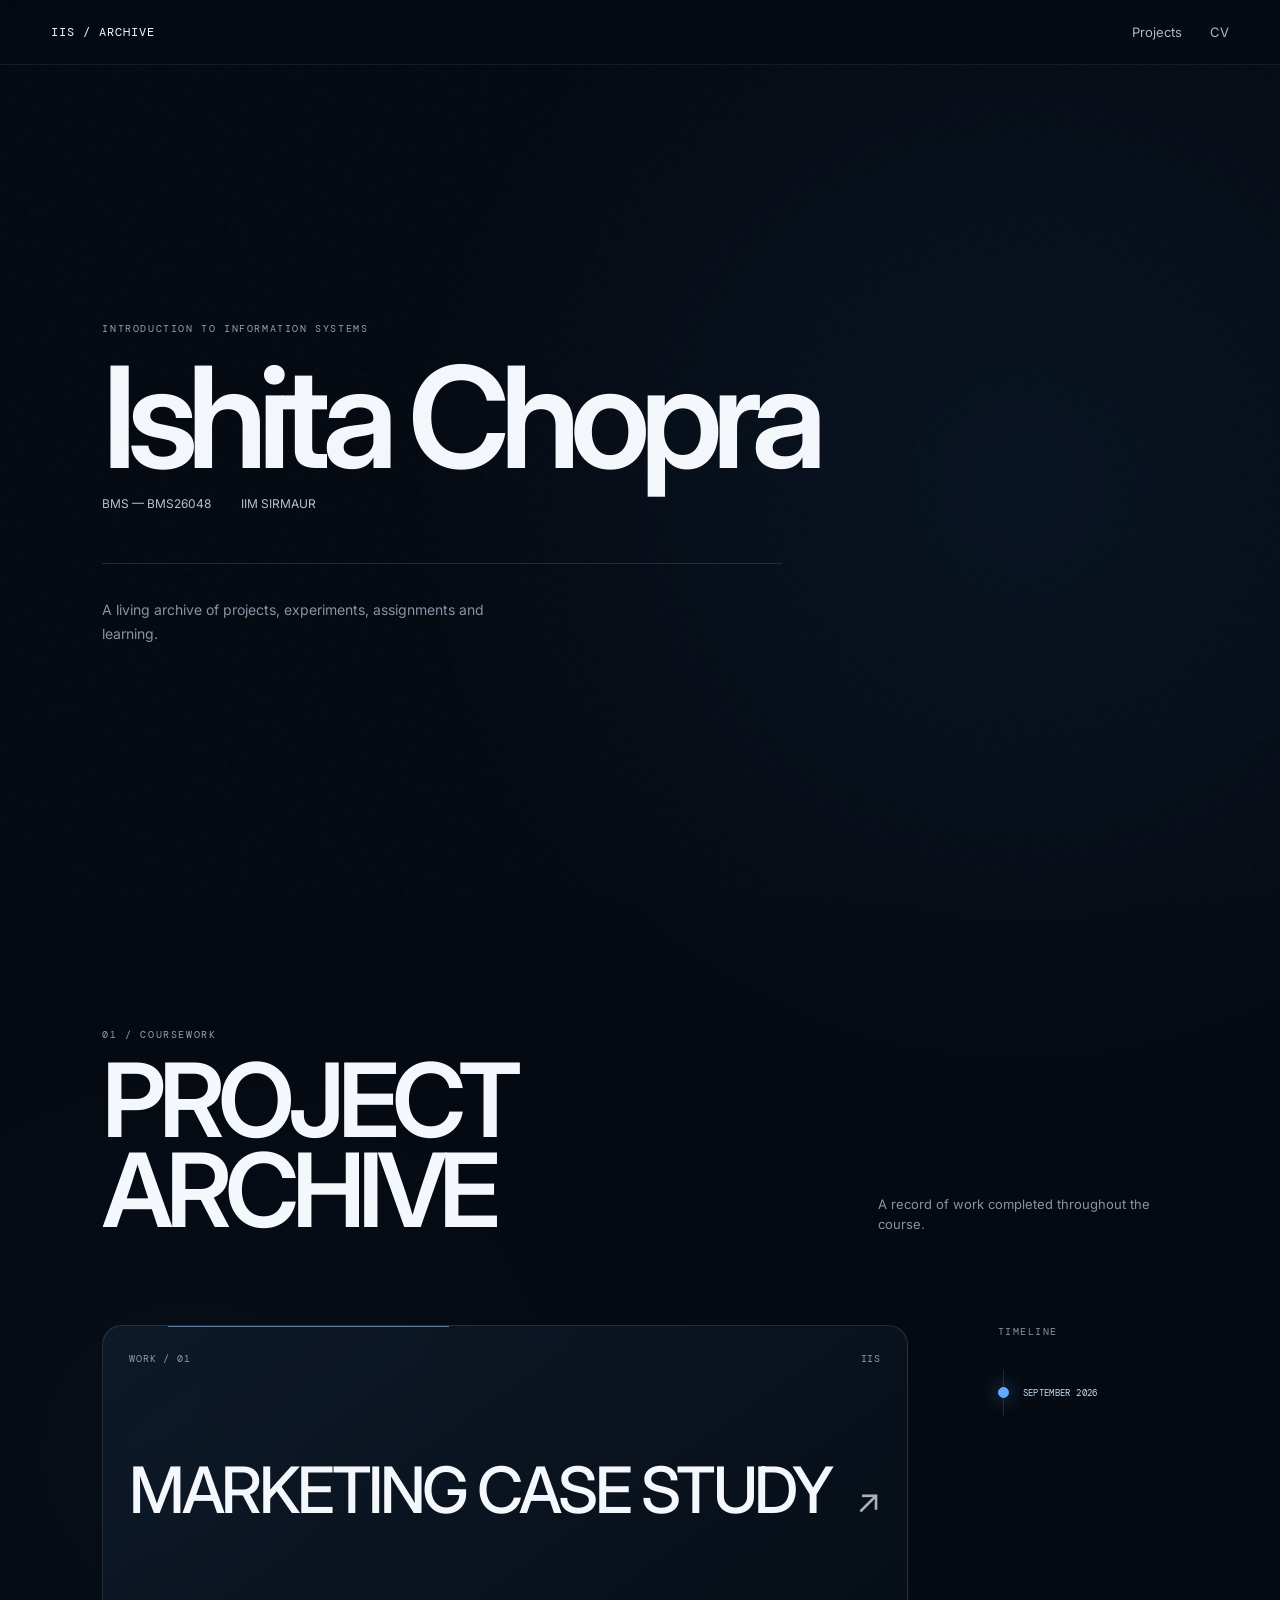
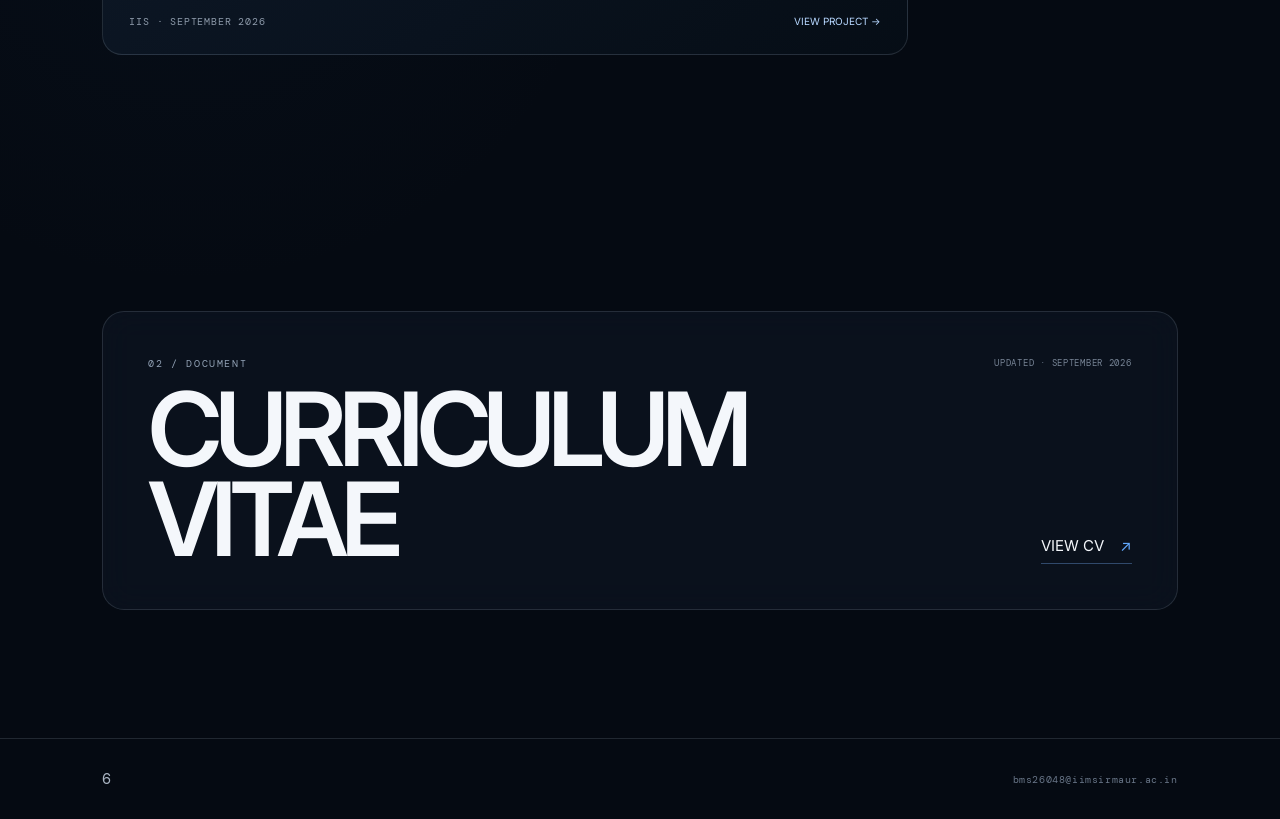
==== index.html @ 895c7665 "Add files via upload" ====
<!doctype html>
<html lang="en">
<head>
  <meta charset="UTF-8" />
  <meta name="viewport" content="width=device-width, initial-scale=1.0" />
  <meta name="theme-color" content="#050a12" />
  <title>Introduction to Information Systems — Academic Archive</title>
  <link rel="preconnect" href="https://fonts.googleapis.com">
  <link rel="preconnect" href="https://fonts.gstatic.com" crossorigin>
  <link href="https://fonts.googleapis.com/css2?family=DM+Mono:wght@400;500&family=Inter:wght@400;500;600;700&display=swap" rel="stylesheet">
  <link rel="stylesheet" href="style.css" />
</head>
<body>
  <div class="noise"></div>
  <header class="topbar">
    <a class="wordmark" href="#top">IIS / ARCHIVE</a>
    <nav>
      <a href="#projects">Projects</a>
      <a href="#cv">CV</a>
    </nav>
  </header>

  <main id="top">
    <section class="hero">
      <div class="eyebrow">INTRODUCTION TO INFORMATION SYSTEMS</div>
      <h1><span>[MY NAME]</span></h1>
      <div class="hero-meta">
        <span>BMS — [MY BMS ID]</span>
        <span>IIM SIRMAUR</span>
      </div>
      <div class="hero-line"></div>
      <p class="hero-note">A living archive of projects, experiments, assignments and learning.</p>
    </section>

    <section class="archive-section" id="projects">
      <div class="section-heading">
        <div>
          <div class="eyebrow">01 / COURSEWORK</div>
          <h2>PROJECT<br>ARCHIVE</h2>
        </div>
        <div class="section-copy">A record of work completed throughout the course.</div>
      </div>

      <div class="archive-layout">
        <div id="project-list" class="project-list"></div>
        <aside class="timeline-wrap">
          <div class="timeline-label">TIMELINE</div>
          <div id="timeline" class="timeline"></div>
        </aside>
      </div>
    </section>

    <section class="cv-section" id="cv">
      <div class="cv-card">
        <div>
          <div class="eyebrow">02 / DOCUMENT</div>
          <h2>CURRICULUM<br>VITAE</h2>
        </div>
        <div class="cv-right">
          <span class="mono">UPDATED · SEPTEMBER 2026</span>
          <a class="arrow-link" href="cv/CV.pdf" target="_blank" rel="noopener">VIEW CV <span>↗</span></a>
        </div>
      </div>
    </section>
  </main>

  <footer>
    <span class="footer-number">6</span>
    <span>[MY SCHOOL EMAIL]</span>
  </footer>

  <script src="data.js"></script>
  <script src="script.js"></script>
</body>
</html>
---- style.css ----
:root {
  --bg: #050a12;
  --bg2: #07101b;
  --text: #f4f7fb;
  --muted: #8793a3;
  --line: rgba(220,235,255,.13);
  --line-strong: rgba(120,180,255,.35);
  --blue: #63aaff;
  --glass: rgba(14,24,37,.58);
}

* { box-sizing: border-box; }
html { scroll-behavior: smooth; }
body {
  margin: 0;
  background:
    radial-gradient(circle at 80% 20%, rgba(32,90,150,.12), transparent 28%),
    radial-gradient(circle at 15% 60%, rgba(26,64,105,.08), transparent 24%),
    var(--bg);
  color: var(--text);
  font-family: Inter, Arial, sans-serif;
  min-height: 100vh;
}
body::before {
  content: "";
  position: fixed;
  inset: 0;
  pointer-events: none;
  background: linear-gradient(rgba(255,255,255,.018) 1px, transparent 1px);
  background-size: 100% 5px;
  opacity: .18;
}
.noise {
  position: fixed; inset: 0; pointer-events: none; z-index: 10; opacity: .035;
  background-image: url("data:image/svg+xml,%3Csvg viewBox='0 0 160 160' xmlns='http://www.w3.org/2000/svg'%3E%3Cfilter id='n'%3E%3CfeTurbulence type='fractalNoise' baseFrequency='.9' numOctaves='3' stitchTiles='stitch'/%3E%3C/filter%3E%3Crect width='100%25' height='100%25' filter='url(%23n)' opacity='.5'/%3E%3C/svg%3E");
}
.topbar {
  position: fixed; top: 0; left: 0; right: 0; z-index: 20;
  display: flex; justify-content: space-between; align-items: center;
  padding: 24px 4vw;
  border-bottom: 1px solid rgba(255,255,255,.07);
  background: rgba(5,10,18,.62);
  backdrop-filter: blur(18px);
}
.topbar a { color: var(--text); text-decoration: none; }
.wordmark, .mono, .eyebrow { font-family: "DM Mono", monospace; letter-spacing: .08em; }
.wordmark { font-size: 12px; }
.topbar nav { display: flex; gap: 28px; font-size: 13px; }
.topbar nav a { color: #aeb8c6; }
.topbar nav a:hover { color: white; }

.hero {
  min-height: 100vh; padding: 19vh 8vw 10vh;
  display: flex; flex-direction: column; justify-content: center;
}
.eyebrow { color: #91a1b4; font-size: 10px; letter-spacing: .16em; }
.hero h1 {
  margin: 22px 0 18px; max-width: 1100px;
  font-size: clamp(64px, 11vw, 170px);
  line-height: .86; letter-spacing: -.075em; font-weight: 600;
}
.hero h1 span { display: block; }
.hero-meta { display: flex; gap: 30px; color: #b6c1cf; font-size: 12px; }
.hero-line { width: min(680px, 70%); height: 1px; background: var(--line); margin: 52px 0 20px; }
.hero-note { max-width: 440px; color: var(--muted); font-size: 14px; line-height: 1.7; }

.archive-section, .cv-section { padding: 10vw 8vw; }
.section-heading {
  display: flex; justify-content: space-between; align-items: end; gap: 40px;
  margin-bottom: 7vw;
}
h2 { margin: 14px 0 0; font-size: clamp(50px, 8vw, 120px); line-height: .88; letter-spacing: -.07em; font-weight: 600; }
.section-copy { max-width: 300px; color: var(--muted); line-height: 1.6; font-size: 13px; }

.archive-layout { display: grid; grid-template-columns: minmax(0, 1fr) 180px; gap: 7vw; }
.project-list { display: flex; flex-direction: column; gap: 20px; }

.project-card {
  position: relative; min-height: 330px; padding: 26px;
  display: flex; flex-direction: column; justify-content: space-between;
  text-decoration: none; color: var(--text);
  background: linear-gradient(145deg, rgba(18,31,48,.72), rgba(7,15,25,.68));
  border: 1px solid var(--line);
  border-radius: 20px; overflow: hidden;
  transition: transform .25s ease, border-color .25s ease, box-shadow .25s ease;
  transform-style: preserve-3d;
}
.project-card:hover {
  border-color: var(--line-strong);
  box-shadow: 0 24px 80px rgba(0,0,0,.32), inset 0 1px 0 rgba(255,255,255,.07);
}
.project-card::after {
  content: ""; position: absolute; inset: 0; pointer-events: none;
  background: radial-gradient(circle at var(--mx,50%) var(--my,50%), rgba(100,170,255,.12), transparent 26%);
  opacity: 0; transition: opacity .25s;
}
.project-card:hover::after { opacity: 1; }
.card-top, .card-bottom { display: flex; justify-content: space-between; gap: 20px; color: #8d9aaa; font-size: 10px; }
.card-middle { display: flex; align-items: end; justify-content: space-between; gap: 20px; position: relative; z-index: 2; }
.card-middle h3 { font-size: clamp(34px, 5vw, 72px); line-height: .94; letter-spacing: -.055em; margin: 0; max-width: 800px; font-weight: 500; }
.card-arrow { font-size: 34px; opacity: .7; }
.view-label { color: #b7d8ff; }
.reflection { position: absolute; width: 35%; height: 1px; background: rgba(150,205,255,.55); top: 0; left: 8%; filter: blur(.5px); }

.timeline-wrap { position: relative; }
.timeline-label { font: 10px "DM Mono", monospace; color: #8793a3; letter-spacing: .15em; margin-bottom: 26px; }
.timeline { position: sticky; top: 110px; display: flex; flex-direction: column; }
.timeline::before {
  content: ""; position: absolute; left: 5px; top: 6px; bottom: 6px;
  width: 1px; background: var(--line);
}
.timeline-point {
  position: relative; display: flex; align-items: center; gap: 14px;
  min-height: 58px; padding-left: 0; color: #667384; text-decoration: none;
  font: 9px "DM Mono", monospace; letter-spacing: .04em;
  transition: color .3s;
}
.timeline-point .dot {
  position: relative; z-index: 2; width: 11px; height: 11px; border-radius: 50%;
  border: 1px solid #546274; background: var(--bg); transition: all .3s;
}
.timeline-point.active { color: #c7ddf5; }
.timeline-point.active .dot {
  border-color: var(--blue); background: var(--blue);
  box-shadow: 0 0 18px rgba(99,170,255,.65);
}

.cv-card {
  display: grid; grid-template-columns: 1fr 1fr; gap: 40px;
  padding: 45px; border: 1px solid var(--line); border-radius: 22px;
  background: var(--glass); backdrop-filter: blur(16px);
}
.cv-right { display: flex; flex-direction: column; justify-content: space-between; align-items: end; }
.cv-right .mono { color: #788596; font-size: 9px; }
.arrow-link { color: var(--text); text-decoration: none; font-size: 15px; border-bottom: 1px solid var(--line-strong); padding-bottom: 8px; }
.arrow-link span { color: var(--blue); margin-left: 12px; }

.project-page { padding-top: 120px; }
.project-hero { padding: 9vw 8vw 7vw; border-bottom: 1px solid var(--line); }
.back-link { color: #8e9aaa; text-decoration: none; font: 10px "DM Mono", monospace; letter-spacing: .1em; }
.project-index { color: #718093; margin-top: 12vw; font-size: 11px; }
.project-hero h1 { max-width: 1100px; font-size: clamp(54px, 10vw, 150px); line-height: .88; letter-spacing: -.07em; font-weight: 600; margin: 18px 0; }
.project-meta { display: flex; gap: 12px; color: #9aa6b6; font: 11px "DM Mono", monospace; }
.project-content { max-width: 1000px; margin: 0 auto; padding: 8vw 7vw; }
.content-block { padding: 55px 0; border-bottom: 1px solid var(--line); }
.content-block p, .content-block li { color: #c0c8d3; font-size: 17px; line-height: 1.8; }
.content-block p { max-width: 760px; }
.content-block ul { margin: 28px 0 0; padding-left: 20px; max-width: 760px; }
.files-block { border-bottom: 0; }
.file-list { margin-top: 25px; display: flex; flex-direction: column; }
.file-list a {
  display: flex; justify-content: space-between; padding: 20px 0;
  border-bottom: 1px solid var(--line); color: white; text-decoration: none;
  font-size: 13px;
}
.file-list a:hover { color: var(--blue); }
.project-nav {
  border-top: 1px solid var(--line); border-bottom: 1px solid var(--line);
  display: grid; grid-template-columns: 1fr 1fr;
}
.project-nav a { padding: 35px 8vw; color: white; text-decoration: none; min-height: 120px; }
.project-nav a + a { border-left: 1px solid var(--line); text-align: right; }
.project-nav span { display: block; color: #748194; font-size: 9px; margin-bottom: 12px; }
.project-nav strong { font-size: 17px; font-weight: 500; }

footer {
  display: flex; justify-content: space-between; align-items: center;
  padding: 30px 8vw; color: #687587; font: 10px "DM Mono", monospace;
  letter-spacing: .06em; border-top: 1px solid var(--line);
}
.footer-number { color: #aab5c3; font-size: 15px; }
.missing { padding: 25vh 8vw; }
.missing a { color: white; }

.reveal { opacity: 0; transform: translateY(25px); }
.reveal.visible { opacity: 1; transform: translateY(0); transition: opacity .7s ease, transform .7s ease; }

@media (max-width: 800px) {
  .topbar { padding: 19px 5vw; }
  .hero { padding: 18vh 5vw 9vh; min-height: 88vh; }
  .hero h1 { font-size: clamp(52px, 15vw, 100px); }
  .hero-meta { flex-direction: column; gap: 8px; }
  .archive-section, .cv-section { padding: 18vw 5vw; }
  .section-heading { flex-direction: column; align-items: start; }
  .archive-layout { display: block; }
  .timeline-wrap { margin-top: 35px; }
  .timeline { position: relative; top: auto; display: grid; grid-template-columns: repeat(2, 1fr); }
  .timeline::before { display: none; }
  .timeline-point { min-height: 42px; }
  .project-card { min-height: 300px; padding: 20px; }
  .card-middle h3 { font-size: 38px; }
  .card-bottom { flex-direction: column; gap: 8px; }
  .cv-card { grid-template-columns: 1fr; padding: 28px; }
  .cv-right { align-items: start; gap: 45px; }
  .project-hero { padding: 8vw 5vw 16vw; }
  .project-index { margin-top: 30vw; }
  .project-content { padding: 12vw 7vw; }
  .content-block { padding: 40px 0; }
  .content-block p, .content-block li { font-size: 15px; }
  .project-nav { grid-template-columns: 1fr; }
  .project-nav a + a { border-left: 0; border-top: 1px solid var(--line); text-align: left; }
  footer { padding: 25px 5vw; }
}
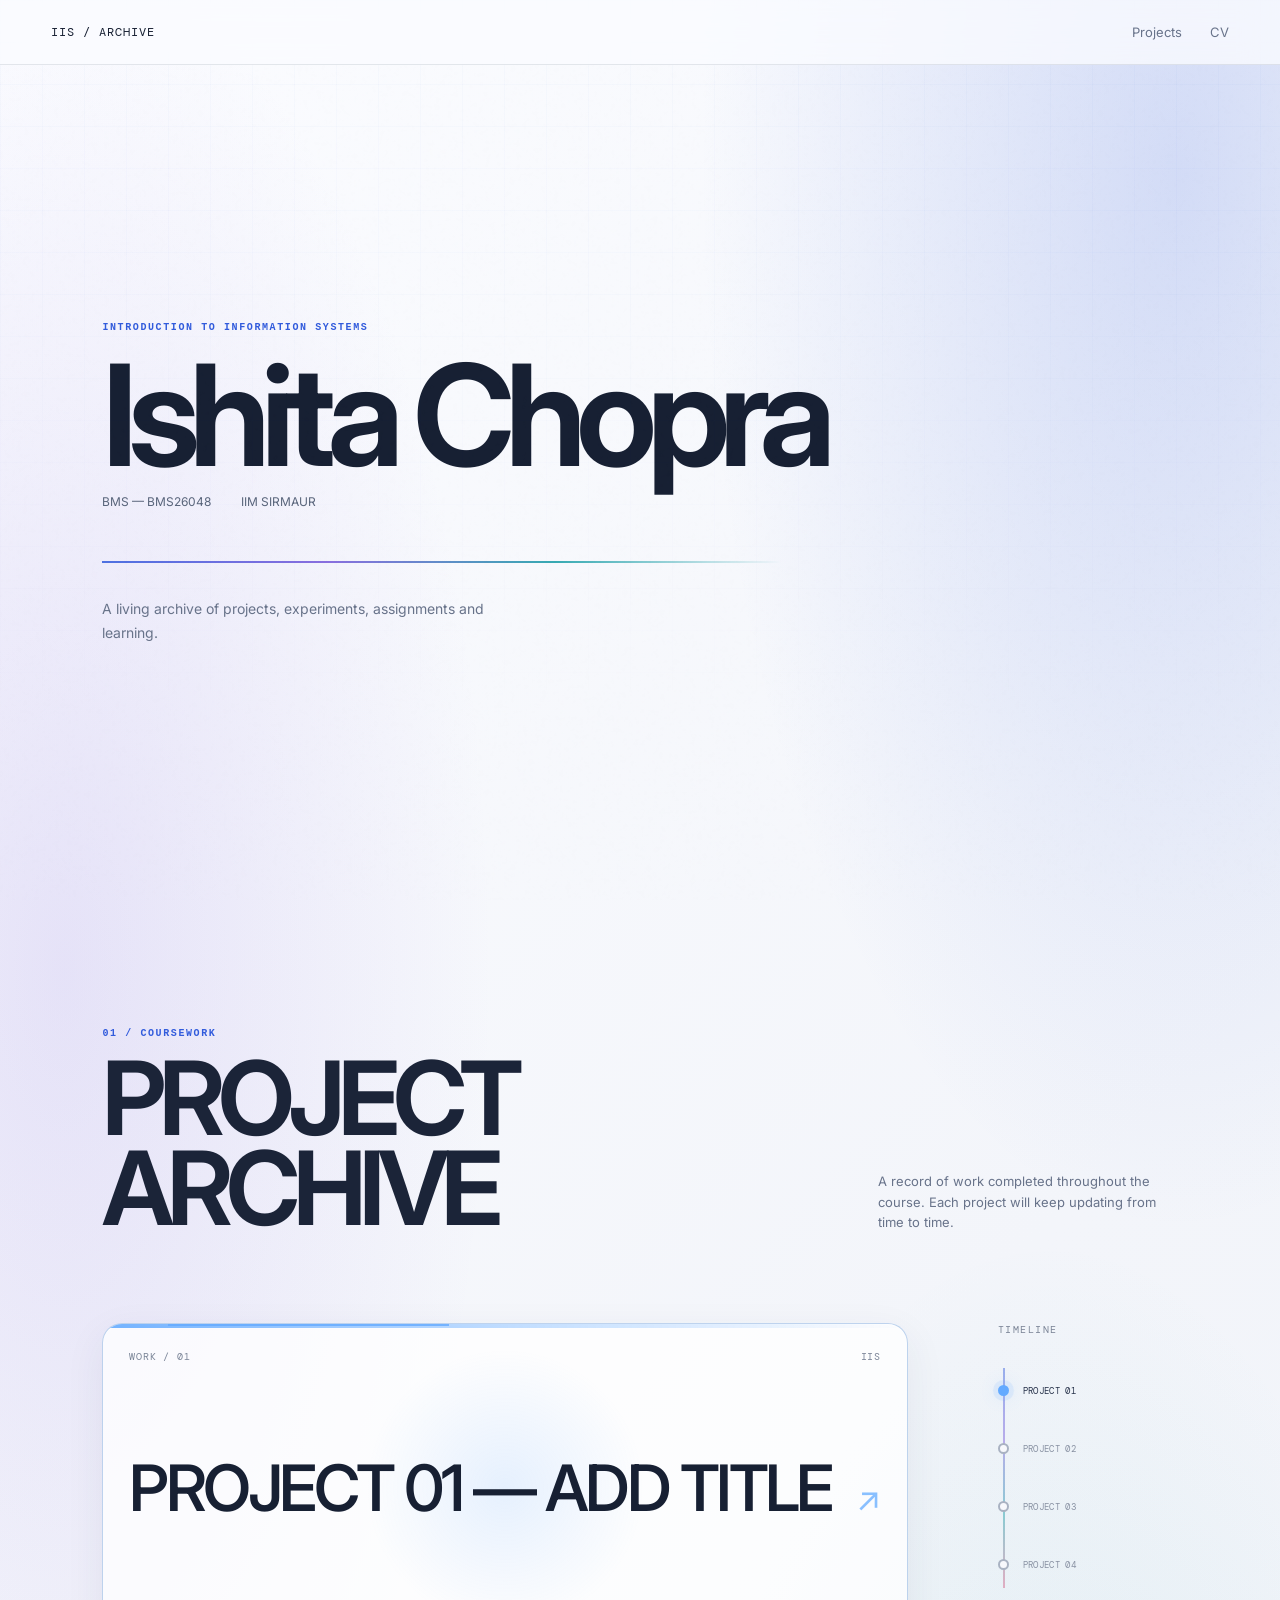
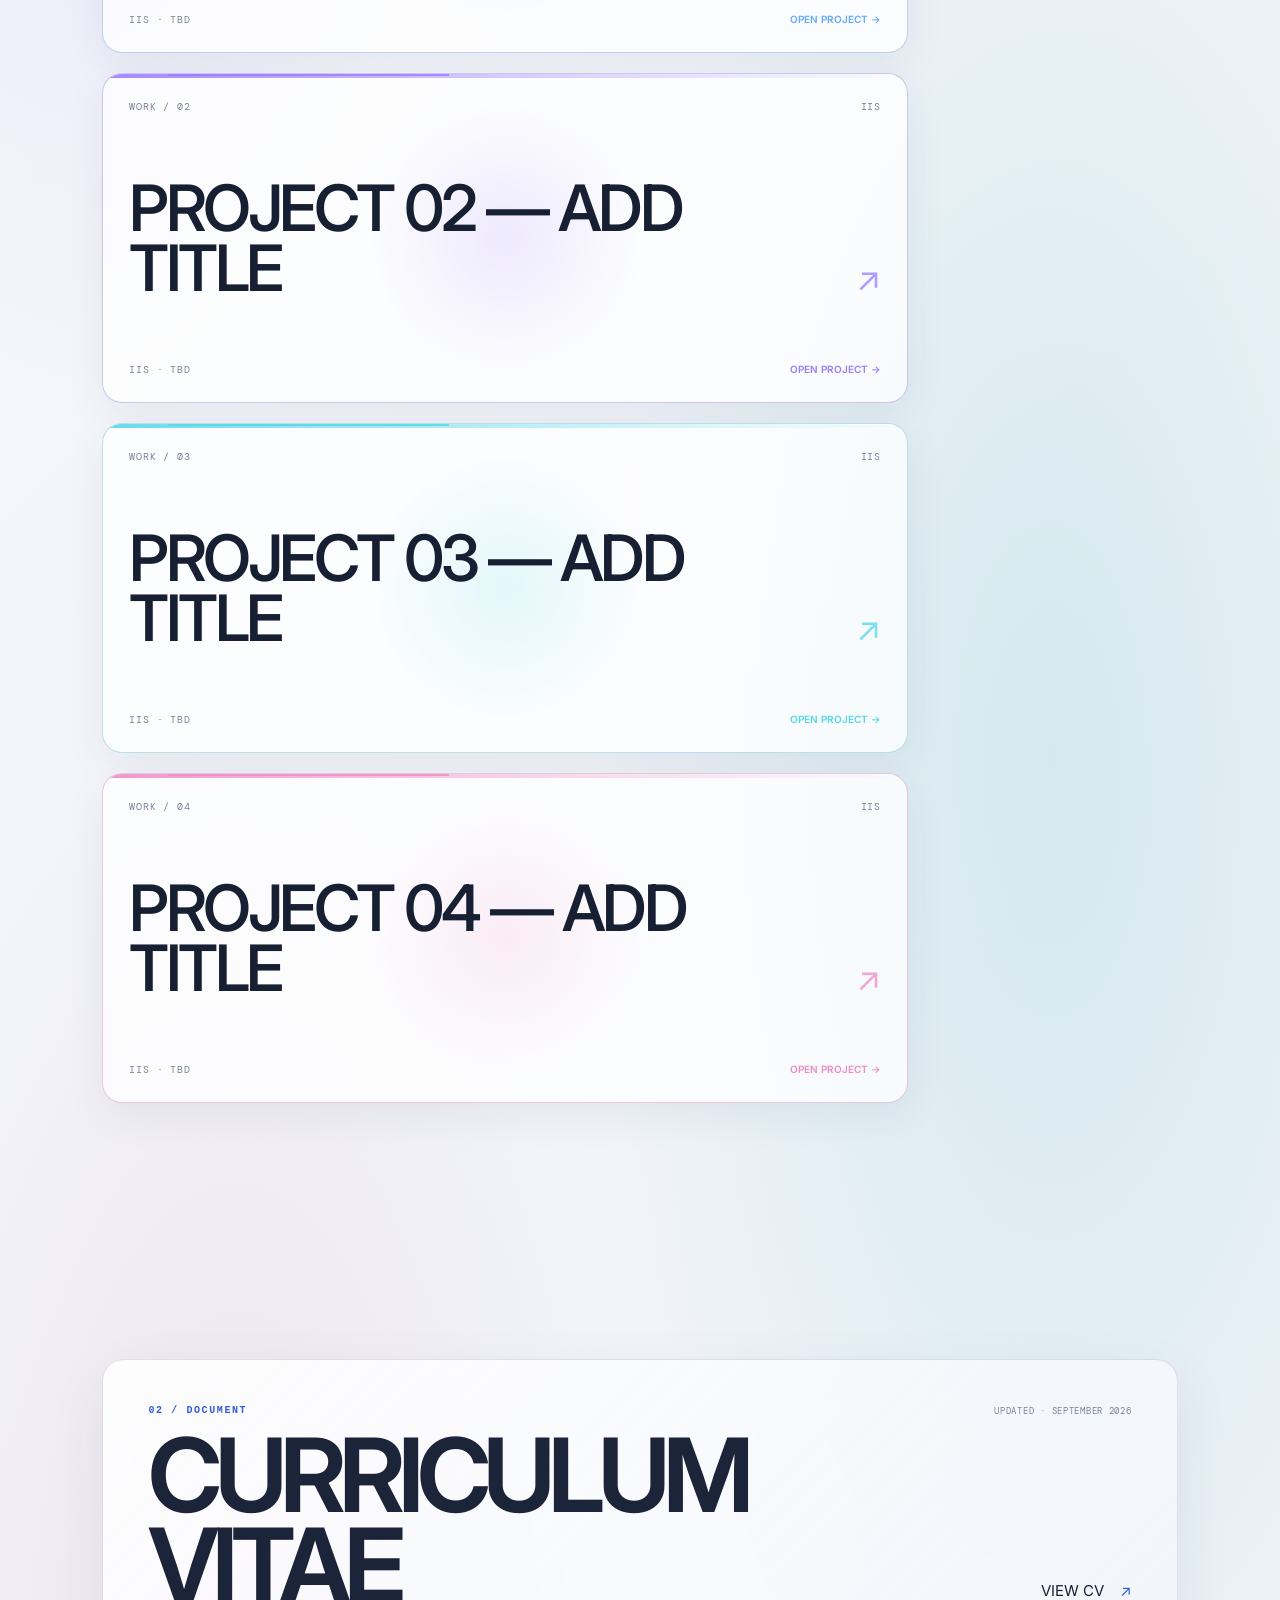
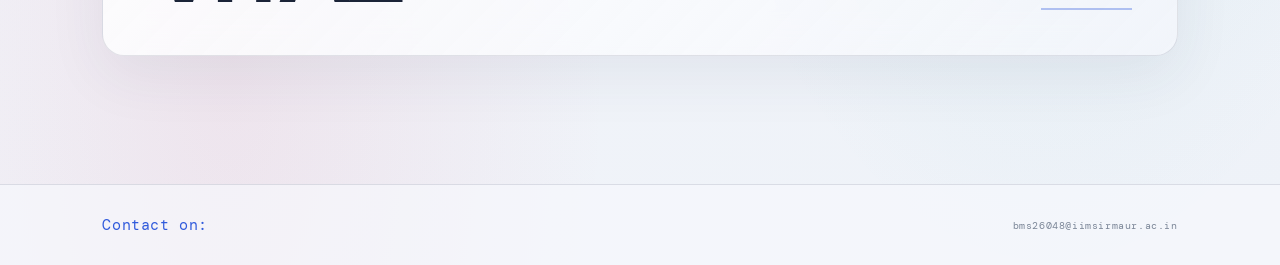
==== commit 3f33e807: "Update index.html" ====
--- a/index.html
+++ b/index.html
@@ -38,7 +38,7 @@
           <div class="eyebrow">01 / COURSEWORK</div>
           <h2>PROJECT<br>ARCHIVE</h2>
         </div>
-        <div class="section-copy">A record of work completed throughout the course.</div>
+        <div class="section-copy">A record of work completed throughout the course. Each project will keep updating from time to time.</div>
       </div>
 
       <div class="archive-layout">
@@ -65,11 +65,11 @@
   </main>
 
   <footer>
-    <span class="footer-number">6</span>
+    <span class="footer-number">Contact on: </span>
     <span>[MY SCHOOL EMAIL]</span>
   </footer>
 
   <script src="data.js"></script>
   <script src="script.js"></script>
 </body>
-</html>+</html>
--- a/style.css
+++ b/style.css
@@ -1,203 +1,997 @@
 :root {
-  --bg: #050a12;
-  --bg2: #07101b;
-  --text: #f4f7fb;
-  --muted: #8793a3;
-  --line: rgba(220,235,255,.13);
-  --line-strong: rgba(120,180,255,.35);
-  --blue: #63aaff;
-  --glass: rgba(14,24,37,.58);
-}
-
-* { box-sizing: border-box; }
-html { scroll-behavior: smooth; }
+  --bg: #f7f8fc;
+  --bg2: #eef2f8;
+  --text: #172033;
+  --muted: #68738a;
+  --line: rgba(24, 38, 65, 0.12);
+  --line-strong: rgba(46, 91, 210, 0.35);
+
+  --blue: #315bdc;
+  --violet: #7657d9;
+  --cyan: #159ca5;
+  --pink: #d65b82;
+  --gold: #c18b2f;
+
+  --glass: rgba(255, 255, 255, 0.72);
+}
+
+* {
+  box-sizing: border-box;
+}
+
+html {
+  scroll-behavior: smooth;
+}
+
 body {
   margin: 0;
-  background:
-    radial-gradient(circle at 80% 20%, rgba(32,90,150,.12), transparent 28%),
-    radial-gradient(circle at 15% 60%, rgba(26,64,105,.08), transparent 24%),
-    var(--bg);
   color: var(--text);
   font-family: Inter, Arial, sans-serif;
   min-height: 100vh;
-}
+
+  background:
+    radial-gradient(
+      ellipse 55% 45% at 92% 5%,
+      rgba(49, 91, 220, 0.18),
+      transparent 68%
+    ),
+    radial-gradient(
+      ellipse 48% 42% at 5% 28%,
+      rgba(118, 87, 217, 0.14),
+      transparent 70%
+    ),
+    radial-gradient(
+      ellipse 50% 45% at 82% 68%,
+      rgba(21, 156, 165, 0.13),
+      transparent 72%
+    ),
+    radial-gradient(
+      ellipse 42% 38% at 18% 94%,
+      rgba(214, 91, 130, 0.10),
+      transparent 70%
+    ),
+    linear-gradient(
+      135deg,
+      #fbfcff 0%,
+      #f3f5fa 48%,
+      #eef2f8 100%
+    );
+}
+
+/* subtle academic grid */
 body::before {
   content: "";
   position: fixed;
   inset: 0;
   pointer-events: none;
-  background: linear-gradient(rgba(255,255,255,.018) 1px, transparent 1px);
-  background-size: 100% 5px;
-  opacity: .18;
-}
+
+  background:
+    linear-gradient(
+      rgba(49, 91, 220, 0.035) 1px,
+      transparent 1px
+    ),
+    linear-gradient(
+      90deg,
+      rgba(49, 91, 220, 0.035) 1px,
+      transparent 1px
+    );
+
+  background-size: 100% 42px, 42px 100%;
+  mask-image: linear-gradient(
+    to bottom,
+    black,
+    transparent 92%
+  );
+
+  opacity: 0.7;
+}
+
 .noise {
-  position: fixed; inset: 0; pointer-events: none; z-index: 10; opacity: .035;
+  position: fixed;
+  inset: 0;
+  pointer-events: none;
+  z-index: 10;
+  opacity: 0.018;
+
   background-image: url("data:image/svg+xml,%3Csvg viewBox='0 0 160 160' xmlns='http://www.w3.org/2000/svg'%3E%3Cfilter id='n'%3E%3CfeTurbulence type='fractalNoise' baseFrequency='.9' numOctaves='3' stitchTiles='stitch'/%3E%3C/filter%3E%3Crect width='100%25' height='100%25' filter='url(%23n)' opacity='.5'/%3E%3C/svg%3E");
 }
+
+/* NAVIGATION */
+
 .topbar {
-  position: fixed; top: 0; left: 0; right: 0; z-index: 20;
-  display: flex; justify-content: space-between; align-items: center;
+  position: fixed;
+  top: 0;
+  left: 0;
+  right: 0;
+  z-index: 20;
+
+  display: flex;
+  justify-content: space-between;
+  align-items: center;
+
   padding: 24px 4vw;
-  border-bottom: 1px solid rgba(255,255,255,.07);
-  background: rgba(5,10,18,.62);
+
+  border-bottom: 1px solid rgba(24, 38, 65, 0.1);
+
+  background: rgba(250, 251, 255, 0.78);
   backdrop-filter: blur(18px);
 }
-.topbar a { color: var(--text); text-decoration: none; }
-.wordmark, .mono, .eyebrow { font-family: "DM Mono", monospace; letter-spacing: .08em; }
-.wordmark { font-size: 12px; }
-.topbar nav { display: flex; gap: 28px; font-size: 13px; }
-.topbar nav a { color: #aeb8c6; }
-.topbar nav a:hover { color: white; }
+
+.topbar a {
+  color: var(--text);
+  text-decoration: none;
+}
+
+.wordmark,
+.mono,
+.eyebrow {
+  font-family: "DM Mono", monospace;
+  letter-spacing: 0.08em;
+}
+
+.wordmark {
+  font-size: 12px;
+  color: #24304a;
+}
+
+.topbar nav {
+  display: flex;
+  gap: 28px;
+  font-size: 13px;
+}
+
+.topbar nav a {
+  color: #68738a;
+  transition: color 0.2s ease;
+}
+
+.topbar nav a:hover {
+  color: var(--blue);
+}
+
+/* HERO */
 
 .hero {
-  min-height: 100vh; padding: 19vh 8vw 10vh;
-  display: flex; flex-direction: column; justify-content: center;
-}
-.eyebrow { color: #91a1b4; font-size: 10px; letter-spacing: .16em; }
+  min-height: 100vh;
+  padding: 19vh 8vw 10vh;
+
+  display: flex;
+  flex-direction: column;
+  justify-content: center;
+}
+
+.eyebrow {
+  color: var(--blue);
+  font-size: 10px;
+  letter-spacing: 0.16em;
+  font-weight: 600;
+}
+
 .hero h1 {
-  margin: 22px 0 18px; max-width: 1100px;
+  margin: 22px 0 18px;
+  max-width: 1100px;
+
   font-size: clamp(64px, 11vw, 170px);
-  line-height: .86; letter-spacing: -.075em; font-weight: 600;
-}
-.hero h1 span { display: block; }
-.hero-meta { display: flex; gap: 30px; color: #b6c1cf; font-size: 12px; }
-.hero-line { width: min(680px, 70%); height: 1px; background: var(--line); margin: 52px 0 20px; }
-.hero-note { max-width: 440px; color: var(--muted); font-size: 14px; line-height: 1.7; }
-
-.archive-section, .cv-section { padding: 10vw 8vw; }
+  line-height: 0.86;
+  letter-spacing: -0.075em;
+  font-weight: 650;
+
+  color: #172033;
+}
+
+.hero h1 span {
+  display: block;
+}
+
+.hero-meta {
+  display: flex;
+  gap: 30px;
+
+  color: #59657b;
+  font-size: 12px;
+}
+
+.hero-line {
+  width: min(680px, 70%);
+  height: 2px;
+
+  background: linear-gradient(
+    90deg,
+    var(--blue),
+    var(--violet),
+    var(--cyan),
+    transparent
+  );
+
+  margin: 52px 0 20px;
+  opacity: 0.85;
+}
+
+.hero-note {
+  max-width: 440px;
+  color: var(--muted);
+
+  font-size: 14px;
+  line-height: 1.7;
+}
+
+/* SECTIONS */
+
+.archive-section,
+.cv-section {
+  padding: 10vw 8vw;
+}
+
 .section-heading {
-  display: flex; justify-content: space-between; align-items: end; gap: 40px;
+  display: flex;
+  justify-content: space-between;
+  align-items: end;
+  gap: 40px;
+
   margin-bottom: 7vw;
 }
-h2 { margin: 14px 0 0; font-size: clamp(50px, 8vw, 120px); line-height: .88; letter-spacing: -.07em; font-weight: 600; }
-.section-copy { max-width: 300px; color: var(--muted); line-height: 1.6; font-size: 13px; }
-
-.archive-layout { display: grid; grid-template-columns: minmax(0, 1fr) 180px; gap: 7vw; }
-.project-list { display: flex; flex-direction: column; gap: 20px; }
+
+h2 {
+  margin: 14px 0 0;
+
+  font-size: clamp(50px, 8vw, 120px);
+  line-height: 0.88;
+  letter-spacing: -0.07em;
+  font-weight: 650;
+
+  color: #1b2438;
+}
+
+.section-copy {
+  max-width: 300px;
+
+  color: var(--muted);
+  line-height: 1.6;
+  font-size: 13px;
+}
+
+/* ARCHIVE */
+
+.archive-layout {
+  display: grid;
+  grid-template-columns: minmax(0, 1fr) 180px;
+  gap: 7vw;
+}
+
+.project-list {
+  display: flex;
+  flex-direction: column;
+  gap: 20px;
+}
+
+/* PROJECT CARDS */
 
 .project-card {
-  position: relative; min-height: 330px; padding: 26px;
-  display: flex; flex-direction: column; justify-content: space-between;
-  text-decoration: none; color: var(--text);
-  background: linear-gradient(145deg, rgba(18,31,48,.72), rgba(7,15,25,.68));
+  position: relative;
+
+  min-height: 330px;
+  padding: 26px;
+
+  display: flex;
+  flex-direction: column;
+  justify-content: space-between;
+
+  text-decoration: none;
+  color: var(--text);
+
+  background:
+    radial-gradient(
+      circle at var(--mx, 50%) var(--my, 50%),
+      color-mix(
+        in srgb,
+        var(--accent) 15%,
+        transparent
+      ),
+      transparent 32%
+    ),
+    rgba(255, 255, 255, 0.76);
+
+  border: 1px solid
+    color-mix(
+      in srgb,
+      var(--accent) 28%,
+      rgba(24, 38, 65, 0.12)
+    );
+
+  border-radius: 20px;
+
+  overflow: hidden;
+
+  box-shadow:
+    0 12px 40px rgba(37, 53, 82, 0.07),
+    inset 0 1px 0 rgba(255, 255, 255, 0.9);
+
+  transition:
+    transform 0.25s ease,
+    border-color 0.25s ease,
+    box-shadow 0.25s ease;
+
+  transform-style: preserve-3d;
+}
+
+.project-card:hover {
+  border-color: color-mix(
+    in srgb,
+    var(--accent) 65%,
+    white 20%
+  );
+
+  box-shadow:
+    0 25px 65px
+      color-mix(
+        in srgb,
+        var(--accent) 13%,
+        transparent
+      ),
+    inset 0 1px 0 rgba(255, 255, 255, 1);
+}
+
+.project-card::before {
+  content: "";
+
+  position: absolute;
+  top: 0;
+  left: 0;
+  right: 0;
+
+  height: 4px;
+
+  background: linear-gradient(
+    90deg,
+    var(--accent),
+    color-mix(
+      in srgb,
+      var(--accent) 45%,
+      white
+    ),
+    transparent
+  );
+
+  opacity: 0.9;
+}
+
+.project-card::after {
+  content: "";
+
+  position: absolute;
+  inset: 0;
+
+  pointer-events: none;
+
+  background:
+    radial-gradient(
+      circle at var(--mx, 50%) var(--my, 50%),
+      color-mix(
+        in srgb,
+        var(--accent) 15%,
+        transparent
+      ),
+      transparent 28%
+    );
+
+  opacity: 0;
+
+  transition: opacity 0.25s;
+}
+
+.project-card:hover::after {
+  opacity: 1;
+}
+
+.card-top,
+.card-bottom {
+  display: flex;
+  justify-content: space-between;
+  gap: 20px;
+
+  color: #7a8497;
+  font-size: 10px;
+}
+
+.card-middle {
+  display: flex;
+  align-items: end;
+  justify-content: space-between;
+  gap: 20px;
+
+  position: relative;
+  z-index: 2;
+}
+
+.card-middle h3 {
+  font-size: clamp(34px, 5vw, 72px);
+  line-height: 0.94;
+  letter-spacing: -0.055em;
+
+  margin: 0;
+  max-width: 800px;
+
+  font-weight: 550;
+}
+
+.card-arrow {
+  font-size: 34px;
+
+  color: var(--accent);
+
+  opacity: 0.75;
+}
+
+.view-label {
+  color: var(--accent);
+  font-weight: 600;
+}
+
+.reflection {
+  position: absolute;
+
+  width: 35%;
+  height: 2px;
+
+  background: var(--accent);
+
+  top: 0;
+  left: 8%;
+
+  filter: blur(0.5px);
+  opacity: 0.8;
+}
+
+/* TIMELINE */
+
+.timeline-wrap {
+  position: relative;
+}
+
+.timeline-label {
+  font:
+    10px "DM Mono",
+    monospace;
+
+  color: #7b8496;
+
+  letter-spacing: 0.15em;
+
+  margin-bottom: 26px;
+}
+
+.timeline {
+  position: sticky;
+  top: 110px;
+
+  display: flex;
+  flex-direction: column;
+}
+
+.timeline::before {
+  content: "";
+
+  position: absolute;
+
+  left: 5px;
+  top: 6px;
+  bottom: 6px;
+
+  width: 2px;
+
+  background: linear-gradient(
+    to bottom,
+    var(--blue),
+    var(--violet),
+    var(--cyan),
+    var(--pink)
+  );
+
+  opacity: 0.45;
+}
+
+.timeline-point {
+  position: relative;
+
+  display: flex;
+  align-items: center;
+  gap: 14px;
+
+  min-height: 58px;
+
+  color: #8992a3;
+
+  text-decoration: none;
+
+  font:
+    9px "DM Mono",
+    monospace;
+
+  letter-spacing: 0.04em;
+
+  transition:
+    color 0.3s,
+    transform 0.3s;
+}
+
+.timeline-point .dot {
+  position: relative;
+  z-index: 2;
+
+  width: 11px;
+  height: 11px;
+
+  border-radius: 50%;
+
+  border: 2px solid #a9b2c2;
+
+  background: #f7f8fc;
+
+  transition: all 0.3s;
+}
+
+.timeline-point.active {
+  color: #27324a;
+}
+
+.timeline-point.passed {
+  color: #667188;
+}
+
+.timeline-point.active .dot {
+  border-color: var(--accent);
+
+  background: var(--accent);
+
+  box-shadow:
+    0 0 0 5px
+      color-mix(
+        in srgb,
+        var(--accent) 12%,
+        transparent
+      ),
+    0 0 18px
+      color-mix(
+        in srgb,
+        var(--accent) 30%,
+        transparent
+      );
+}
+
+/* CV */
+
+.cv-card {
+  display: grid;
+
+  grid-template-columns: 1fr 1fr;
+
+  gap: 40px;
+
+  padding: 45px;
+
   border: 1px solid var(--line);
-  border-radius: 20px; overflow: hidden;
-  transition: transform .25s ease, border-color .25s ease, box-shadow .25s ease;
-  transform-style: preserve-3d;
-}
-.project-card:hover {
-  border-color: var(--line-strong);
-  box-shadow: 0 24px 80px rgba(0,0,0,.32), inset 0 1px 0 rgba(255,255,255,.07);
-}
-.project-card::after {
-  content: ""; position: absolute; inset: 0; pointer-events: none;
-  background: radial-gradient(circle at var(--mx,50%) var(--my,50%), rgba(100,170,255,.12), transparent 26%);
-  opacity: 0; transition: opacity .25s;
-}
-.project-card:hover::after { opacity: 1; }
-.card-top, .card-bottom { display: flex; justify-content: space-between; gap: 20px; color: #8d9aaa; font-size: 10px; }
-.card-middle { display: flex; align-items: end; justify-content: space-between; gap: 20px; position: relative; z-index: 2; }
-.card-middle h3 { font-size: clamp(34px, 5vw, 72px); line-height: .94; letter-spacing: -.055em; margin: 0; max-width: 800px; font-weight: 500; }
-.card-arrow { font-size: 34px; opacity: .7; }
-.view-label { color: #b7d8ff; }
-.reflection { position: absolute; width: 35%; height: 1px; background: rgba(150,205,255,.55); top: 0; left: 8%; filter: blur(.5px); }
-
-.timeline-wrap { position: relative; }
-.timeline-label { font: 10px "DM Mono", monospace; color: #8793a3; letter-spacing: .15em; margin-bottom: 26px; }
-.timeline { position: sticky; top: 110px; display: flex; flex-direction: column; }
-.timeline::before {
-  content: ""; position: absolute; left: 5px; top: 6px; bottom: 6px;
-  width: 1px; background: var(--line);
-}
-.timeline-point {
-  position: relative; display: flex; align-items: center; gap: 14px;
-  min-height: 58px; padding-left: 0; color: #667384; text-decoration: none;
-  font: 9px "DM Mono", monospace; letter-spacing: .04em;
-  transition: color .3s;
-}
-.timeline-point .dot {
-  position: relative; z-index: 2; width: 11px; height: 11px; border-radius: 50%;
-  border: 1px solid #546274; background: var(--bg); transition: all .3s;
-}
-.timeline-point.active { color: #c7ddf5; }
-.timeline-point.active .dot {
-  border-color: var(--blue); background: var(--blue);
-  box-shadow: 0 0 18px rgba(99,170,255,.65);
-}
-
-.cv-card {
-  display: grid; grid-template-columns: 1fr 1fr; gap: 40px;
-  padding: 45px; border: 1px solid var(--line); border-radius: 22px;
-  background: var(--glass); backdrop-filter: blur(16px);
-}
-.cv-right { display: flex; flex-direction: column; justify-content: space-between; align-items: end; }
-.cv-right .mono { color: #788596; font-size: 9px; }
-.arrow-link { color: var(--text); text-decoration: none; font-size: 15px; border-bottom: 1px solid var(--line-strong); padding-bottom: 8px; }
-.arrow-link span { color: var(--blue); margin-left: 12px; }
-
-.project-page { padding-top: 120px; }
-.project-hero { padding: 9vw 8vw 7vw; border-bottom: 1px solid var(--line); }
-.back-link { color: #8e9aaa; text-decoration: none; font: 10px "DM Mono", monospace; letter-spacing: .1em; }
-.project-index { color: #718093; margin-top: 12vw; font-size: 11px; }
-.project-hero h1 { max-width: 1100px; font-size: clamp(54px, 10vw, 150px); line-height: .88; letter-spacing: -.07em; font-weight: 600; margin: 18px 0; }
-.project-meta { display: flex; gap: 12px; color: #9aa6b6; font: 11px "DM Mono", monospace; }
-.project-content { max-width: 1000px; margin: 0 auto; padding: 8vw 7vw; }
-.content-block { padding: 55px 0; border-bottom: 1px solid var(--line); }
-.content-block p, .content-block li { color: #c0c8d3; font-size: 17px; line-height: 1.8; }
-.content-block p { max-width: 760px; }
-.content-block ul { margin: 28px 0 0; padding-left: 20px; max-width: 760px; }
-.files-block { border-bottom: 0; }
-.file-list { margin-top: 25px; display: flex; flex-direction: column; }
+
+  border-radius: 22px;
+
+  background:
+    linear-gradient(
+      135deg,
+      rgba(255, 255, 255, 0.88),
+      rgba(245, 247, 252, 0.72)
+    );
+
+  backdrop-filter: blur(18px);
+
+  box-shadow:
+    0 20px 60px rgba(37, 53, 82, 0.07);
+}
+
+.cv-right {
+  display: flex;
+  flex-direction: column;
+  justify-content: space-between;
+  align-items: end;
+}
+
+.cv-right .mono {
+  color: #7a8497;
+  font-size: 9px;
+}
+
+.arrow-link {
+  color: var(--text);
+
+  text-decoration: none;
+
+  font-size: 15px;
+
+  border-bottom: 2px solid
+    color-mix(
+      in srgb,
+      var(--blue) 35%,
+      transparent
+    );
+
+  padding-bottom: 8px;
+}
+
+.arrow-link span {
+  color: var(--blue);
+  margin-left: 12px;
+}
+
+/* PROJECT PAGE */
+
+.project-page {
+  padding-top: 120px;
+}
+
+.project-hero {
+  padding: 9vw 8vw 7vw;
+
+  border-bottom: 1px solid var(--line);
+
+  background:
+    radial-gradient(
+      ellipse 45% 70% at 90% 25%,
+      rgba(49, 91, 220, 0.10),
+      transparent 70%
+    );
+}
+
+.back-link {
+  color: #6f7a8e;
+
+  text-decoration: none;
+
+  font:
+    10px "DM Mono",
+    monospace;
+
+  letter-spacing: 0.1em;
+}
+
+.back-link:hover {
+  color: var(--blue);
+}
+
+.project-index {
+  color: var(--violet);
+
+  margin-top: 12vw;
+
+  font-size: 11px;
+}
+
+.project-hero h1 {
+  max-width: 1100px;
+
+  font-size: clamp(54px, 10vw, 150px);
+
+  line-height: 0.88;
+
+  letter-spacing: -0.07em;
+
+  font-weight: 650;
+
+  margin: 18px 0;
+
+  color: #172033;
+}
+
+.project-meta {
+  display: flex;
+  gap: 12px;
+
+  color: #69748a;
+
+  font:
+    11px "DM Mono",
+    monospace;
+}
+
+.project-content {
+  max-width: 1000px;
+
+  margin: 0 auto;
+
+  padding: 8vw 7vw;
+}
+
+.content-block {
+  padding: 55px 0;
+
+  border-bottom: 1px solid var(--line);
+}
+
+.content-block p,
+.content-block li {
+  color: #536077;
+
+  font-size: 17px;
+
+  line-height: 1.8;
+}
+
+.content-block p {
+  max-width: 760px;
+}
+
+.content-block ul {
+  margin: 28px 0 0;
+
+  padding-left: 20px;
+
+  max-width: 760px;
+}
+
+.files-block {
+  border-bottom: 0;
+}
+
+.file-list {
+  margin-top: 25px;
+
+  display: flex;
+  flex-direction: column;
+}
+
 .file-list a {
-  display: flex; justify-content: space-between; padding: 20px 0;
-  border-bottom: 1px solid var(--line); color: white; text-decoration: none;
+  display: flex;
+
+  justify-content: space-between;
+
+  padding: 20px 0;
+
+  border-bottom: 1px solid var(--line);
+
+  color: var(--text);
+
+  text-decoration: none;
+
   font-size: 13px;
 }
-.file-list a:hover { color: var(--blue); }
+
+.file-list a:hover {
+  color: var(--blue);
+}
+
+/* PROJECT NAV */
+
 .project-nav {
-  border-top: 1px solid var(--line); border-bottom: 1px solid var(--line);
-  display: grid; grid-template-columns: 1fr 1fr;
-}
-.project-nav a { padding: 35px 8vw; color: white; text-decoration: none; min-height: 120px; }
-.project-nav a + a { border-left: 1px solid var(--line); text-align: right; }
-.project-nav span { display: block; color: #748194; font-size: 9px; margin-bottom: 12px; }
-.project-nav strong { font-size: 17px; font-weight: 500; }
+  border-top: 1px solid var(--line);
+
+  border-bottom: 1px solid var(--line);
+
+  display: grid;
+
+  grid-template-columns: 1fr 1fr;
+
+  background: rgba(255, 255, 255, 0.4);
+}
+
+.project-nav a {
+  padding: 35px 8vw;
+
+  color: var(--text);
+
+  text-decoration: none;
+
+  min-height: 120px;
+}
+
+.project-nav a + a {
+  border-left: 1px solid var(--line);
+
+  text-align: right;
+}
+
+.project-nav span {
+  display: block;
+
+  color: #7c8799;
+
+  font-size: 9px;
+
+  margin-bottom: 12px;
+}
+
+.project-nav strong {
+  font-size: 17px;
+
+  font-weight: 550;
+}
+
+/* FOOTER */
 
 footer {
-  display: flex; justify-content: space-between; align-items: center;
-  padding: 30px 8vw; color: #687587; font: 10px "DM Mono", monospace;
-  letter-spacing: .06em; border-top: 1px solid var(--line);
-}
-.footer-number { color: #aab5c3; font-size: 15px; }
-.missing { padding: 25vh 8vw; }
-.missing a { color: white; }
-
-.reveal { opacity: 0; transform: translateY(25px); }
-.reveal.visible { opacity: 1; transform: translateY(0); transition: opacity .7s ease, transform .7s ease; }
+  display: flex;
+
+  justify-content: space-between;
+
+  align-items: center;
+
+  padding: 30px 8vw;
+
+  color: #7c8798;
+
+  font:
+    10px "DM Mono",
+    monospace;
+
+  letter-spacing: 0.06em;
+
+  border-top: 1px solid var(--line);
+
+  background: rgba(248, 249, 253, 0.65);
+}
+
+.footer-number {
+  color: var(--blue);
+
+  font-size: 15px;
+}
+
+.missing {
+  padding: 25vh 8vw;
+}
+
+.missing a {
+  color: var(--blue);
+}
+
+/* ANIMATIONS */
+
+.reveal {
+  opacity: 0;
+
+  transform:
+    translateY(25px)
+    scale(0.99);
+
+  filter: blur(3px);
+}
+
+.reveal.visible {
+  opacity: 1;
+
+  transform:
+    translateY(0)
+    scale(1);
+
+  filter: blur(0);
+
+  transition:
+    opacity 0.7s ease,
+    transform 0.7s ease,
+    filter 0.7s ease;
+}
+
+/* MOBILE */
 
 @media (max-width: 800px) {
-  .topbar { padding: 19px 5vw; }
-  .hero { padding: 18vh 5vw 9vh; min-height: 88vh; }
-  .hero h1 { font-size: clamp(52px, 15vw, 100px); }
-  .hero-meta { flex-direction: column; gap: 8px; }
-  .archive-section, .cv-section { padding: 18vw 5vw; }
-  .section-heading { flex-direction: column; align-items: start; }
-  .archive-layout { display: block; }
-  .timeline-wrap { margin-top: 35px; }
-  .timeline { position: relative; top: auto; display: grid; grid-template-columns: repeat(2, 1fr); }
-  .timeline::before { display: none; }
-  .timeline-point { min-height: 42px; }
-  .project-card { min-height: 300px; padding: 20px; }
-  .card-middle h3 { font-size: 38px; }
-  .card-bottom { flex-direction: column; gap: 8px; }
-  .cv-card { grid-template-columns: 1fr; padding: 28px; }
-  .cv-right { align-items: start; gap: 45px; }
-  .project-hero { padding: 8vw 5vw 16vw; }
-  .project-index { margin-top: 30vw; }
-  .project-content { padding: 12vw 7vw; }
-  .content-block { padding: 40px 0; }
-  .content-block p, .content-block li { font-size: 15px; }
-  .project-nav { grid-template-columns: 1fr; }
-  .project-nav a + a { border-left: 0; border-top: 1px solid var(--line); text-align: left; }
-  footer { padding: 25px 5vw; }
-}
+
+  .topbar {
+    padding: 19px 5vw;
+
+    background: rgba(250, 251, 255, 0.88);
+  }
+
+  .hero {
+    padding: 18vh 5vw 9vh;
+
+    min-height: 88vh;
+  }
+
+  .hero h1 {
+    font-size: clamp(52px, 15vw, 100px);
+  }
+
+  .hero-meta {
+    flex-direction: column;
+
+    gap: 8px;
+  }
+
+  .archive-section,
+  .cv-section {
+    padding: 18vw 5vw;
+  }
+
+  .section-heading {
+    flex-direction: column;
+
+    align-items: start;
+  }
+
+  .archive-layout {
+    display: block;
+  }
+
+  .timeline-wrap {
+    margin-top: 35px;
+  }
+
+  .timeline {
+    position: relative;
+
+    top: auto;
+
+    display: grid;
+
+    grid-template-columns: repeat(2, 1fr);
+  }
+
+  .timeline::before {
+    display: none;
+  }
+
+  .timeline-point {
+    min-height: 42px;
+  }
+
+  .project-card {
+    min-height: 300px;
+
+    padding: 20px;
+  }
+
+  .card-middle h3 {
+    font-size: 38px;
+  }
+
+  .card-bottom {
+    flex-direction: column;
+
+    gap: 8px;
+  }
+
+  .cv-card {
+    grid-template-columns: 1fr;
+
+    padding: 28px;
+  }
+
+  .cv-right {
+    align-items: start;
+
+    gap: 45px;
+  }
+
+  .project-hero {
+    padding: 8vw 5vw 16vw;
+  }
+
+  .project-index {
+    margin-top: 30vw;
+  }
+
+  .project-content {
+    padding: 12vw 7vw;
+  }
+
+  .content-block {
+    padding: 40px 0;
+  }
+
+  .content-block p,
+  .content-block li {
+    font-size: 15px;
+  }
+
+  .project-nav {
+    grid-template-columns: 1fr;
+  }
+
+  .project-nav a + a {
+    border-left: 0;
+
+    border-top: 1px solid var(--line);
+
+    text-align: left;
+  }
+
+  footer {
+    padding: 25px 5vw;
+  }
+}
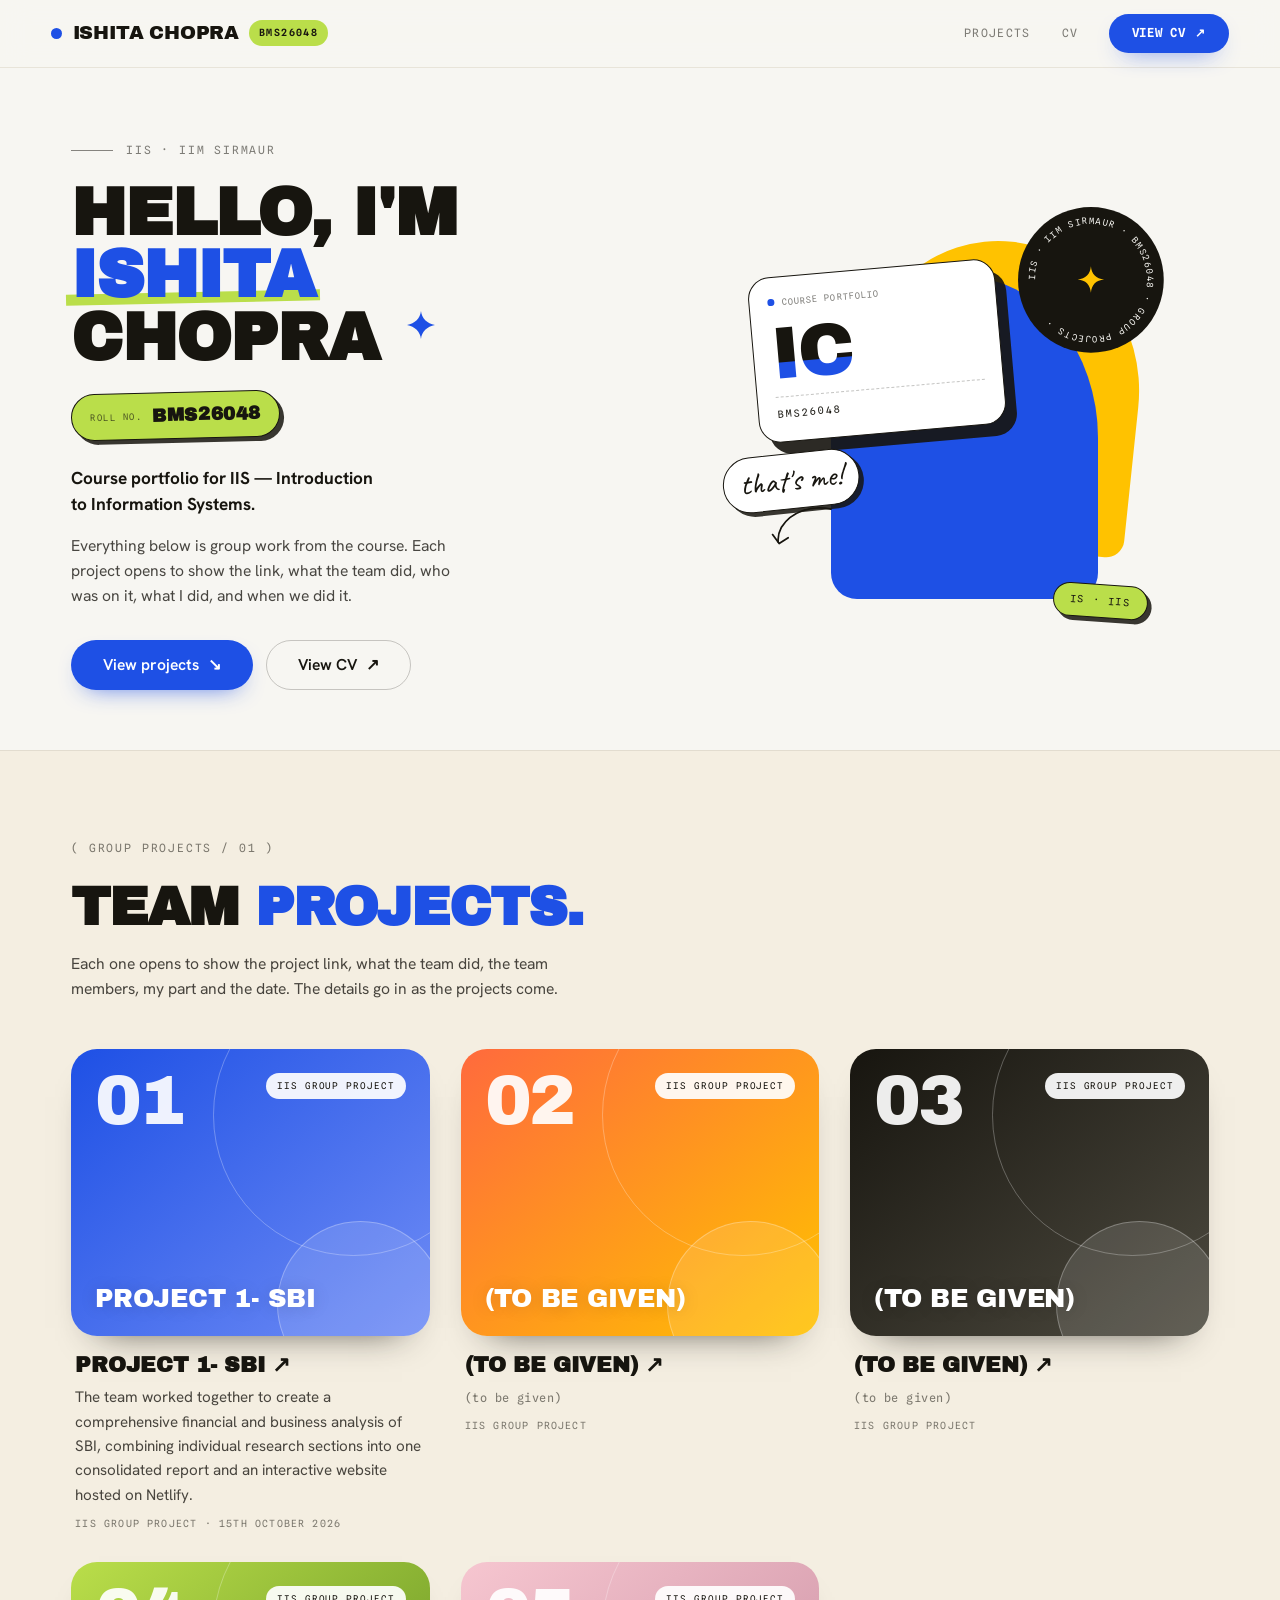
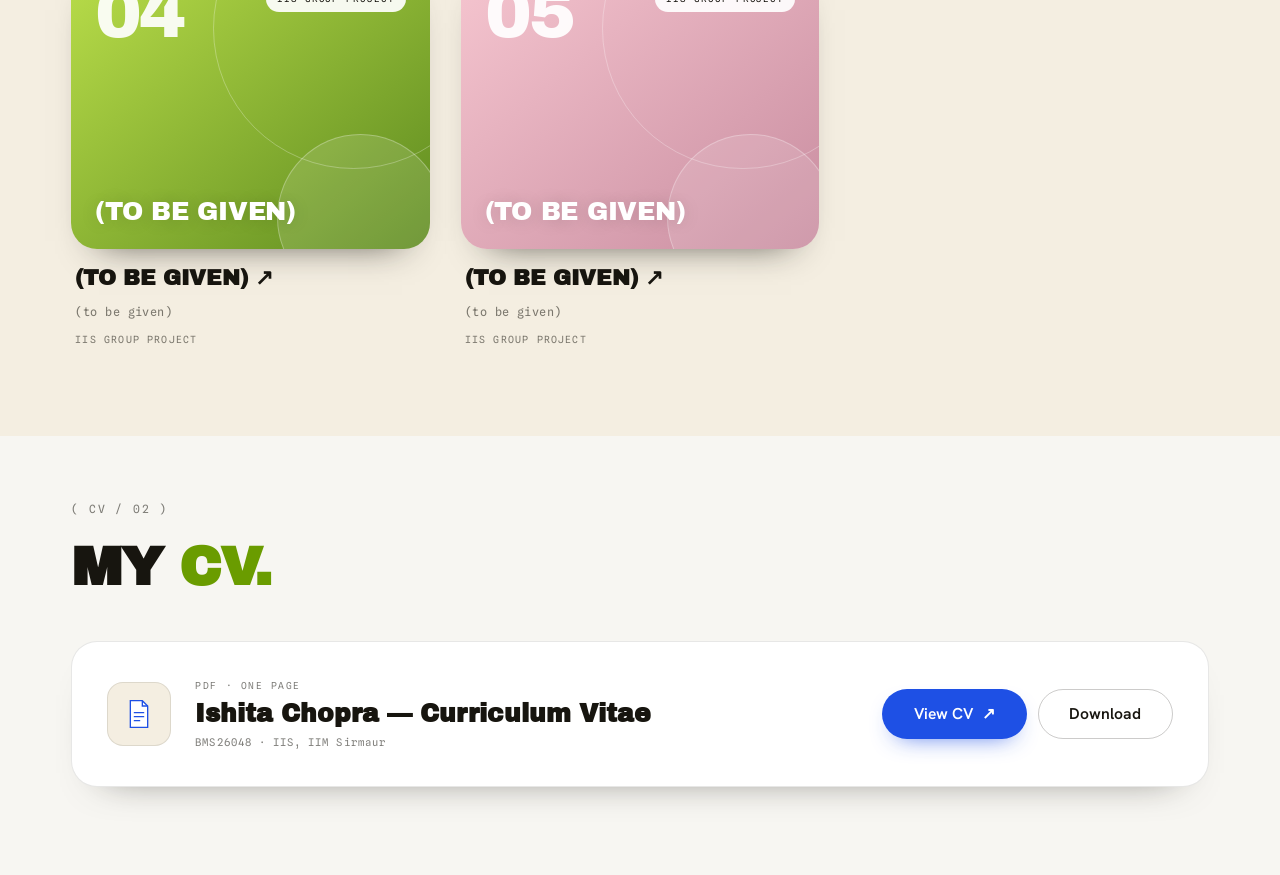
==== commit 83210786: "Add files via upload" ====
--- a/index.html
+++ b/index.html
@@ -1,75 +1,130 @@
 <!doctype html>
 <html lang="en">
 <head>
-  <meta charset="UTF-8" />
-  <meta name="viewport" content="width=device-width, initial-scale=1.0" />
-  <meta name="theme-color" content="#050a12" />
-  <title>Introduction to Information Systems — Academic Archive</title>
-  <link rel="preconnect" href="https://fonts.googleapis.com">
-  <link rel="preconnect" href="https://fonts.gstatic.com" crossorigin>
-  <link href="https://fonts.googleapis.com/css2?family=DM+Mono:wght@400;500&family=Inter:wght@400;500;600;700&display=swap" rel="stylesheet">
-  <link rel="stylesheet" href="style.css" />
+<meta charset="utf-8" />
+<meta name="viewport" content="width=device-width, initial-scale=1" />
+<title>Ishita Chopra · BMS26048 · IIS Portfolio</title>
+<meta name="description" content="Ishita Chopra (BMS26048) — IIS: Introduction to Information Systems, IIM Sirmaur. Course portfolio and group projects." />
+<meta name="theme-color" content="#f7f6f2" />
+
+<link rel="preconnect" href="https://fonts.googleapis.com" />
+<link rel="preconnect" href="https://fonts.gstatic.com" crossorigin />
+<link href="https://fonts.googleapis.com/css2?family=Archivo+Black&family=Hanken+Grotesk:wght@400;500;600;700&family=Spline+Sans+Mono:wght@400;500;600&family=Caveat:wght@600&display=swap" rel="stylesheet" />
+<link rel="stylesheet" href="styles.css" />
+<link rel="icon" href="data:image/svg+xml,%3Csvg xmlns='http://www.w3.org/2000/svg' viewBox='0 0 32 32'%3E%3Crect width='32' height='32' rx='8' fill='%23f7f6f2'/%3E%3Ccircle cx='16' cy='16' r='7' fill='%231e50e5'/%3E%3C/svg%3E" />
 </head>
 <body>
-  <div class="noise"></div>
-  <header class="topbar">
-    <a class="wordmark" href="#top">IIS / ARCHIVE</a>
-    <nav>
-      <a href="#projects">Projects</a>
-      <a href="#cv">CV</a>
-    </nav>
-  </header>
 
-  <main id="top">
-    <section class="hero">
-      <div class="eyebrow">INTRODUCTION TO INFORMATION SYSTEMS</div>
-      <h1><span>[MY NAME]</span></h1>
-      <div class="hero-meta">
-        <span>BMS — [MY BMS ID]</span>
-        <span>IIM SIRMAUR</span>
+<header class="site-header">
+  <a class="brand" href="#top" aria-label="Ishita Chopra, BMS26048, back to top">
+    <span class="brand__dot" aria-hidden="true"></span>
+    <span class="brand__name">ISHITA CHOPRA</span>
+    <span class="brand__roll">BMS26048</span>
+  </a>
+  <nav class="site-nav" aria-label="Main">
+    <a href="#projects">PROJECTS</a>
+    <a href="#cv">CV</a>
+    <a class="btn btn--blue btn--sm" href="cv/Ishita-Chopra-CV.pdf" target="_blank" rel="noopener">VIEW CV <span aria-hidden="true">↗</span></a>
+  </nav>
+</header>
+
+<main id="top">
+
+  <!-- ── NAME + ROLL NUMBER ─────────────────────────────── -->
+  <section class="hero">
+    <div class="hero__copy">
+      <p class="eyebrow"><span class="eyebrow__line" aria-hidden="true"></span> IIS · IIM SIRMAUR</p>
+
+      <h1 class="hero__title">
+        <span>HELLO, I'M</span>
+        <span><span class="mark">ISHITA</span> CHOPRA <svg class="spark" viewBox="0 0 24 24" aria-hidden="true"><path d="M12 0c.6 6.2 5.2 10.8 12 12-6.8 1.2-11.4 5.8-12 12-.6-6.2-5.2-10.8-12-12C6.8 10.8 11.4 6.2 12 0Z"/></svg></span>
+      </h1>
+
+      <p class="hero__roll"><span class="hero__rollLabel">ROLL NO.</span><strong>BMS26048</strong></p>
+
+      <p class="hero__lead">Course portfolio for IIS — Introduction to Information Systems.</p>
+      <p class="hero__text">Everything below is group work from the course. Each project opens to show the link, what the team did, who was on it, what I did, and when we did it.</p>
+
+      <div class="hero__actions">
+        <a class="btn btn--blue" href="#projects">View projects <span aria-hidden="true">↘</span></a>
+        <a class="btn btn--ghost" href="cv/Ishita-Chopra-CV.pdf" target="_blank" rel="noopener">View CV <span aria-hidden="true">↗</span></a>
       </div>
-      <div class="hero-line"></div>
-      <p class="hero-note">A living archive of projects, experiments, assignments and learning.</p>
-    </section>
+    </div>
 
-    <section class="archive-section" id="projects">
-      <div class="section-heading">
-        <div>
-          <div class="eyebrow">01 / COURSEWORK</div>
-          <h2>PROJECT<br>ARCHIVE</h2>
-        </div>
-        <div class="section-copy">A record of work completed throughout the course. Each project will keep updating from time to time.</div>
+    <div class="collage" aria-hidden="true">
+      <div class="collage__arch collage__arch--yellow"></div>
+      <div class="collage__arch collage__arch--blue"></div>
+
+      <div class="collage__card">
+        <div class="collage__cardTop"><span class="dot"></span> COURSE PORTFOLIO</div>
+        <div class="collage__mono">IC</div>
+        <div class="collage__cardBottom">BMS26048</div>
       </div>
 
-      <div class="archive-layout">
-        <div id="project-list" class="project-list"></div>
-        <aside class="timeline-wrap">
-          <div class="timeline-label">TIMELINE</div>
-          <div id="timeline" class="timeline"></div>
-        </aside>
+      <div class="collage__badge">
+        <svg viewBox="0 0 200 200">
+          <defs><path id="circlePath" d="M100,100 m-74,0 a74,74 0 1,1 148,0 a74,74 0 1,1 -148,0" /></defs>
+          <circle cx="100" cy="100" r="96" fill="#17150f" />
+          <text><textPath href="#circlePath">IIS · IIM SIRMAUR · BMS26048 · GROUP PROJECTS · </textPath></text>
+          <path class="badgeStar" d="M100 82c.8 10.4 7 16.6 17.4 17.4-10.4.8-16.6 7-17.4 17.4-.8-10.4-7-16.6-17.4-17.4 10.4-.8 16.6-7 17.4-17.4Z" />
+        </svg>
       </div>
-    </section>
 
-    <section class="cv-section" id="cv">
-      <div class="cv-card">
-        <div>
-          <div class="eyebrow">02 / DOCUMENT</div>
-          <h2>CURRICULUM<br>VITAE</h2>
+      <div class="collage__note">
+        <span>that's me!</span>
+        <svg viewBox="0 0 90 60"><path d="M84 10C60 2 34 8 20 26c-4 6-6 12-6 18" fill="none" stroke="currentColor" stroke-width="2.2" stroke-linecap="round"/><path d="M8 34l7 12 12-6" fill="none" stroke="currentColor" stroke-width="2.2" stroke-linecap="round" stroke-linejoin="round"/></svg>
+      </div>
+
+      <div class="collage__chip">IS · IIS</div>
+    </div>
+  </section>
+
+  <!-- ── GROUP PROJECTS ─────────────────────────────────── -->
+  <section class="section section--projects" id="projects">
+    <div class="wrap">
+      <div class="section__head">
+        <p class="eyebrow">( GROUP PROJECTS / 01 )</p>
+        <h2 class="section__title">Team <span class="c-blue">projects.</span></h2>
+        <p class="section__lead">Each one opens to show the project link, what the team did, the team members, my part and the date. The details go in as the projects come.</p>
+      </div>
+
+      <div class="projects" id="project-grid"></div>
+      <p class="projects__empty" id="projects-empty" hidden>No projects yet.</p>
+    </div>
+  </section>
+
+  <!-- ── CV ─────────────────────────────────────────────── -->
+  <section class="section section--cv" id="cv">
+    <div class="wrap">
+      <div class="section__head">
+        <p class="eyebrow">( CV / 02 )</p>
+        <h2 class="section__title">My <span class="c-lime">CV.</span></h2>
+      </div>
+
+      <div class="cv">
+        <div class="cv__icon" aria-hidden="true">
+          <svg viewBox="0 0 48 48"><path d="M11 4h18l8 8v32H11z" fill="#fff" stroke="currentColor" stroke-width="2"/><path d="M29 4v8h8" fill="none" stroke="currentColor" stroke-width="2"/><path d="M17 22h14M17 28h14M17 34h8" stroke="currentColor" stroke-width="2" stroke-linecap="round"/></svg>
         </div>
-        <div class="cv-right">
-          <span class="mono">UPDATED · SEPTEMBER 2026</span>
-          <a class="arrow-link" href="cv/CV.pdf" target="_blank" rel="noopener">VIEW CV <span>↗</span></a>
+        <div class="cv__body">
+          <p class="cv__label">PDF · ONE PAGE</p>
+          <h3 class="cv__name">Ishita Chopra — Curriculum Vitae</h3>
+          <p class="cv__meta">BMS26048 · IIS, IIM Sirmaur</p>
+        </div>
+        <div class="cv__actions">
+          <a class="btn btn--blue" href="cv/Ishita-Chopra-CV.pdf" target="_blank" rel="noopener">View CV <span aria-hidden="true">↗</span></a>
+          <a class="btn btn--ghost" href="cv/Ishita-Chopra-CV.pdf" download>Download</a>
         </div>
       </div>
-    </section>
-  </main>
+    </div>
+  </section>
+</main>
 
-  <footer>
-    <span class="footer-number">Contact on: </span>
-    <span>[MY SCHOOL EMAIL]</span>
-  </footer>
+<!-- ── PROJECT DETAIL VIEW (rendered by app.js) ───────── -->
+<section class="section project-view" id="project-view" hidden>
+  <div class="wrap" id="project-body"></div>
+</section>
 
-  <script src="data.js"></script>
-  <script src="script.js"></script>
+<script src="projects.js"></script>
+<script src="app.js"></script>
 </body>
 </html>
--- a/styles.css
+++ b/styles.css
@@ -0,0 +1,789 @@
+/* ============================================================
+   Ishita Chopra · IIS portfolio
+   ============================================================ */
+
+:root {
+  --paper: #f7f6f2;
+  --ink: #17150f;
+  --ink-soft: #17150fc7;
+  --muted: #17150f8c;
+  --line: #e2dccf;
+  --cream: #f4eee1;
+  --blue: #1e50e5;
+  --blue-deep: #123a9e;
+  --lime: #bade4a;
+  --lime-deep: #6a9c00;
+  --orange: #ff6a3d;
+  --yellow: #ffc200;
+
+  --display: "Archivo Black", "Arial Black", Impact, sans-serif;
+  --body: "Hanken Grotesk", -apple-system, BlinkMacSystemFont, "Segoe UI", Roboto, sans-serif;
+  --mono: "Spline Sans Mono", ui-monospace, SFMono-Regular, Menlo, monospace;
+  --hand: "Caveat", "Bradley Hand", cursive;
+
+  --wrap: 1240px;
+  --pad: clamp(1.25rem, 4vw, 3.5rem);
+  --radius: 26px;
+}
+
+* { box-sizing: border-box; }
+
+html { scroll-behavior: smooth; }
+
+body {
+  margin: 0;
+  background: var(--paper);
+  color: var(--ink);
+  font-family: var(--body);
+  font-size: clamp(0.98rem, 0.9vw, 1.0625rem);
+  line-height: 1.6;
+  -webkit-font-smoothing: antialiased;
+  overflow-x: hidden;
+}
+
+img, svg { display: block; max-width: 100%; }
+a { color: inherit; text-decoration: none; }
+h1, h2, h3, p, ul, dl, dd { margin: 0; }
+ul { list-style: none; padding: 0; }
+button { font: inherit; }
+
+::selection { background: var(--lime); color: var(--ink); }
+
+:focus-visible {
+  outline: 3px solid var(--blue);
+  outline-offset: 3px;
+  border-radius: 4px;
+}
+
+.wrap {
+  width: 100%;
+  max-width: var(--wrap);
+  margin: 0 auto;
+  padding-inline: var(--pad);
+}
+
+.muted { color: var(--muted); }
+
+/* ── small shared type ───────────────────────────────────── */
+.eyebrow {
+  font-family: var(--mono);
+  font-size: 0.71rem;
+  letter-spacing: 0.16em;
+  text-transform: uppercase;
+  color: var(--muted);
+  display: flex;
+  align-items: center;
+  gap: 0.8rem;
+  margin-bottom: 1.4rem;
+}
+.eyebrow__line {
+  width: 42px;
+  height: 1px;
+  background: var(--ink);
+  opacity: 0.5;
+  display: inline-block;
+  flex: none;
+}
+
+.dot {
+  width: 9px;
+  height: 9px;
+  border-radius: 50%;
+  background: var(--blue);
+  display: inline-block;
+  flex: none;
+}
+
+.c-blue { color: var(--blue); }
+.c-lime { color: var(--lime-deep); }
+
+.todo {
+  font-family: var(--mono);
+  font-size: 0.78em;
+  letter-spacing: 0.04em;
+  color: var(--muted);
+  white-space: nowrap;
+}
+
+/* ── buttons ─────────────────────────────────────────────── */
+.btn {
+  display: inline-flex;
+  align-items: center;
+  gap: 0.6rem;
+  padding: 1rem 1.9rem;
+  border-radius: 999px;
+  font-weight: 600;
+  font-size: 0.98rem;
+  line-height: 1;
+  border: 1.5px solid transparent;
+  transition: transform 0.18s ease, box-shadow 0.18s ease, background 0.18s ease, color 0.18s ease;
+  white-space: nowrap;
+  cursor: pointer;
+}
+.btn span { transition: transform 0.18s ease; }
+.btn:hover { transform: translateY(-2px); }
+.btn:hover span { transform: translate(2px, -2px); }
+
+.btn--blue {
+  background: var(--blue);
+  color: #fff;
+  box-shadow: 0 10px 24px -14px rgba(30, 80, 229, 0.9);
+}
+.btn--blue:hover { background: var(--blue-deep); box-shadow: 0 16px 30px -16px rgba(30, 80, 229, 0.85); }
+
+.btn--ghost {
+  background: transparent;
+  color: var(--ink);
+  border-color: rgba(23, 21, 15, 0.22);
+}
+.btn--ghost:hover { border-color: var(--ink); background: #fff; }
+
+.btn--sm { padding: 0.78rem 1.35rem; font-size: 0.78rem; letter-spacing: 0.06em; }
+
+.btn--off {
+  border-style: dashed;
+  color: var(--muted);
+  cursor: default;
+}
+.btn--off:hover { transform: none; background: transparent; border-color: rgba(23, 21, 15, 0.22); }
+.btn--off:hover span { transform: none; }
+
+/* ══ HEADER ════════════════════════════════════════════════ */
+.site-header {
+  position: sticky;
+  top: 0;
+  z-index: 100;
+  display: flex;
+  align-items: center;
+  justify-content: space-between;
+  gap: 1rem;
+  padding: 0.85rem var(--pad);
+  background: rgba(247, 246, 242, 0.86);
+  backdrop-filter: blur(14px);
+  -webkit-backdrop-filter: blur(14px);
+  border-bottom: 1px solid rgba(226, 220, 207, 0.7);
+}
+
+.brand {
+  display: inline-flex;
+  align-items: center;
+  gap: 0.65rem;
+  min-width: 0;
+}
+.brand__dot {
+  width: 11px;
+  height: 11px;
+  border-radius: 50%;
+  background: var(--blue);
+  flex: none;
+  animation: dotPulse 3.2s ease-in-out infinite;
+}
+@keyframes dotPulse { 0%, 100% { transform: scale(1); } 50% { transform: scale(1.28); } }
+
+.brand__name {
+  font-family: var(--display);
+  font-size: clamp(1rem, 1.5vw, 1.3rem);
+  letter-spacing: -0.01em;
+  white-space: nowrap;
+}
+.brand__roll {
+  font-family: var(--mono);
+  font-size: clamp(0.62rem, 0.78vw, 0.72rem);
+  font-weight: 600;
+  letter-spacing: 0.14em;
+  background: var(--lime);
+  color: var(--ink);
+  padding: 0.32rem 0.6rem;
+  border-radius: 999px;
+  white-space: nowrap;
+}
+
+.site-nav {
+  display: flex;
+  align-items: center;
+  gap: clamp(1rem, 2.4vw, 2.2rem);
+  font-family: var(--mono);
+  font-size: 0.72rem;
+  letter-spacing: 0.12em;
+}
+.site-nav > a:not(.btn) { color: var(--muted); position: relative; padding-block: 0.35rem; }
+.site-nav > a:not(.btn):hover { color: var(--ink); }
+.site-nav > a:not(.btn)::after {
+  content: "";
+  position: absolute;
+  left: 0;
+  bottom: 0;
+  width: 100%;
+  height: 1.5px;
+  background: var(--ink);
+  transform: scaleX(0);
+  transform-origin: left;
+  transition: transform 0.2s ease;
+}
+.site-nav > a:not(.btn):hover::after { transform: scaleX(1); }
+
+/* ══ HERO ══════════════════════════════════════════════════ */
+.hero {
+  max-width: var(--wrap);
+  margin: 0 auto;
+  padding: clamp(2.6rem, 6vw, 4.6rem) var(--pad) clamp(2.4rem, 5vw, 3.8rem);
+  display: grid;
+  grid-template-columns: minmax(0, 1.02fr) minmax(0, 0.98fr);
+  gap: clamp(2rem, 5vw, 4.5rem);
+  align-items: center;
+}
+
+.hero__copy {
+  display: flex;
+  flex-direction: column;
+  align-items: flex-start;
+}
+
+.hero__title {
+  font-family: var(--display);
+  font-size: clamp(2.3rem, 5.2vw, 4.35rem);
+  line-height: 0.94;
+  letter-spacing: -0.015em;
+  text-transform: uppercase;
+  margin-bottom: 1.4rem;
+  position: relative;
+  z-index: 0;
+}
+.hero__title > span { display: block; }
+.hero__title .mark {
+  color: var(--blue);
+  position: relative;
+  display: inline-block;
+}
+.hero__title .mark::after {
+  content: "";
+  position: absolute;
+  left: -2%;
+  right: -2%;
+  bottom: 0.06em;
+  height: 0.16em;
+  background: var(--lime);
+  z-index: -1;
+  transform: rotate(-1.2deg);
+}
+.spark {
+  display: inline-block;
+  width: 0.42em;
+  height: 0.42em;
+  fill: var(--blue);
+  vertical-align: 0.32em;
+  margin-left: 0.1em;
+  animation: sparkle 4s ease-in-out infinite;
+}
+@keyframes sparkle {
+  0%, 100% { transform: scale(1) rotate(0deg); }
+  50% { transform: scale(0.82) rotate(22deg); }
+}
+
+/* roll number badge */
+.hero__roll {
+  display: inline-flex;
+  align-items: center;
+  gap: 0.65rem;
+  background: var(--lime);
+  border: 1.5px solid var(--ink);
+  border-radius: 999px;
+  padding: 0.5rem 1.15rem;
+  box-shadow: 4px 4px 0 rgba(23, 21, 15, 0.85);
+  transform: rotate(-1.4deg);
+  margin-bottom: 1.7rem;
+}
+.hero__rollLabel {
+  font-family: var(--mono);
+  font-size: 0.56rem;
+  letter-spacing: 0.16em;
+  opacity: 0.65;
+}
+.hero__roll strong {
+  font-family: var(--display);
+  font-size: clamp(0.95rem, 1.5vw, 1.15rem);
+  letter-spacing: 0.03em;
+}
+
+.hero__lead {
+  font-weight: 700;
+  font-size: clamp(1.05rem, 1.35vw, 1.24rem);
+  line-height: 1.45;
+  max-width: 32ch;
+  margin-bottom: 1rem;
+}
+.hero__text {
+  color: var(--ink-soft);
+  max-width: 44ch;
+  margin-bottom: 2rem;
+}
+
+.hero__actions {
+  display: flex;
+  flex-wrap: wrap;
+  gap: 0.85rem;
+}
+
+/* ── hero collage ── */
+.collage {
+  position: relative;
+  aspect-ratio: 1 / 1;
+  max-width: 460px;
+  width: 100%;
+  justify-self: center;
+}
+
+.collage__arch {
+  position: absolute;
+  border-radius: 50% 50% 18px 18px;
+}
+.collage__arch--yellow {
+  width: 62%;
+  height: 66%;
+  right: 8%;
+  top: 12%;
+  background: var(--yellow);
+  transform: rotate(6deg);
+}
+.collage__arch--blue {
+  width: 58%;
+  height: 70%;
+  right: 17%;
+  top: 20%;
+  background: var(--blue);
+  border-radius: 50% 50% 26px 26px;
+}
+
+.collage__card {
+  position: absolute;
+  left: 8%;
+  top: 18%;
+  width: 54%;
+  background: #fff;
+  border: 1.5px solid var(--ink);
+  border-radius: 22px;
+  padding: 1.1rem 1.15rem 1.2rem;
+  box-shadow: 10px 12px 0 rgba(23, 21, 15, 0.9);
+  transform: rotate(-5deg);
+  transition: transform 0.3s cubic-bezier(0.22, 1, 0.36, 1);
+}
+.collage__card:hover { transform: rotate(-2deg) translateY(-6px); }
+
+.collage__cardTop {
+  display: flex;
+  align-items: center;
+  gap: 0.45rem;
+  font-family: var(--mono);
+  font-size: 0.55rem;
+  letter-spacing: 0.12em;
+  color: var(--muted);
+}
+.collage__cardTop .dot { width: 7px; height: 7px; }
+
+.collage__mono {
+  font-family: var(--display);
+  font-size: clamp(2.6rem, 7vw, 4.6rem);
+  line-height: 1;
+  letter-spacing: -0.04em;
+  margin: 0.5rem 0 0.35rem;
+  background: linear-gradient(180deg, var(--ink) 62%, var(--blue) 62%);
+  -webkit-background-clip: text;
+  background-clip: text;
+  color: transparent;
+}
+
+.collage__cardBottom {
+  font-family: var(--mono);
+  font-size: 0.62rem;
+  letter-spacing: 0.2em;
+  border-top: 1px dashed rgba(23, 21, 15, 0.25);
+  padding-top: 0.55rem;
+}
+
+.collage__badge {
+  position: absolute;
+  right: 2%;
+  top: 4%;
+  width: 33%;
+  max-width: 158px;
+  animation: spin 26s linear infinite;
+}
+.collage__badge svg { width: 100%; height: auto; }
+.collage__badge text {
+  fill: #f7f6f2;
+  font-family: var(--mono);
+  font-size: 11.5px;
+  letter-spacing: 2.1px;
+}
+.badgeStar { fill: var(--yellow); }
+@keyframes spin { to { transform: rotate(360deg); } }
+
+.collage__note {
+  position: absolute;
+  left: 2%;
+  bottom: 20%;
+  display: flex;
+  flex-direction: column;
+  align-items: flex-start;
+  color: var(--ink);
+  transform: rotate(-6deg);
+}
+.collage__note span {
+  font-family: var(--hand);
+  font-size: clamp(1.3rem, 2.4vw, 1.9rem);
+  background: #fff;
+  border: 1.5px solid var(--ink);
+  border-radius: 999px;
+  padding: 0.1rem 1rem 0.25rem;
+  box-shadow: 4px 4px 0 rgba(23, 21, 15, 0.85);
+}
+.collage__note svg { width: 72px; height: auto; margin: -4px 0 0 2.4rem; }
+
+.collage__chip {
+  position: absolute;
+  right: 6%;
+  bottom: 6%;
+  background: var(--lime);
+  border: 1.5px solid var(--ink);
+  border-radius: 999px;
+  padding: 0.5rem 1rem;
+  font-family: var(--mono);
+  font-size: 0.62rem;
+  letter-spacing: 0.16em;
+  transform: rotate(4deg);
+  box-shadow: 4px 4px 0 rgba(23, 21, 15, 0.85);
+}
+
+/* ══ SECTIONS ══════════════════════════════════════════════ */
+.section {
+  padding-block: clamp(3rem, 7vw, 5.5rem);
+  scroll-margin-top: 90px;
+}
+.section--projects {
+  background: var(--cream);
+  border-top: 1px solid var(--line);
+}
+.section--cv { padding-top: clamp(2.6rem, 5vw, 4rem); }
+
+.section__head { max-width: 760px; margin-bottom: clamp(2rem, 4vw, 3rem); }
+.section__title {
+  font-family: var(--display);
+  font-size: clamp(1.85rem, 4.4vw, 3.4rem);
+  line-height: 0.98;
+  letter-spacing: -0.02em;
+  text-transform: uppercase;
+  margin-bottom: 1.1rem;
+}
+.section__lead {
+  color: var(--ink-soft);
+  max-width: 58ch;
+}
+
+/* ══ PROJECT CARDS ═════════════════════════════════════════ */
+.projects {
+  display: grid;
+  grid-template-columns: repeat(auto-fit, minmax(min(100%, 300px), 1fr));
+  gap: clamp(1.3rem, 2.4vw, 2rem);
+}
+
+.project { display: block; }
+
+.project__cover {
+  position: relative;
+  aspect-ratio: 5 / 4;
+  border-radius: var(--radius);
+  background: linear-gradient(140deg, var(--c1), var(--c2));
+  overflow: hidden;
+  padding: 1.5rem;
+  display: flex;
+  flex-direction: column;
+  justify-content: space-between;
+  box-shadow: 0 20px 36px -28px rgba(23, 21, 15, 0.85);
+  transition: transform 0.35s cubic-bezier(0.22, 1, 0.36, 1), box-shadow 0.35s ease;
+}
+.project:hover .project__cover,
+.project:focus-visible .project__cover {
+  transform: translateY(-7px);
+  box-shadow: 0 32px 48px -30px rgba(23, 21, 15, 0.8);
+}
+
+/* soft rings in the cover */
+.project__cover::before,
+.project__cover::after {
+  content: "";
+  position: absolute;
+  border-radius: 50%;
+  border: 1.5px solid rgba(255, 255, 255, 0.28);
+  pointer-events: none;
+}
+.project__cover::before { width: 78%; aspect-ratio: 1; right: -18%; top: -26%; }
+.project__cover::after { width: 46%; aspect-ratio: 1; right: -4%; bottom: -18%; background: rgba(255, 255, 255, 0.12); }
+
+.project__index {
+  font-family: var(--display);
+  font-size: clamp(2.6rem, 6vw, 4.4rem);
+  line-height: 0.8;
+  color: rgba(255, 255, 255, 0.92);
+  letter-spacing: -0.04em;
+  position: relative;
+  z-index: 1;
+}
+.project__chip {
+  position: absolute;
+  top: 1.5rem;
+  right: 1.5rem;
+  z-index: 1;
+  background: rgba(255, 255, 255, 0.92);
+  color: var(--ink);
+  font-family: var(--mono);
+  font-size: 0.58rem;
+  letter-spacing: 0.1em;
+  padding: 0.35rem 0.7rem;
+  border-radius: 999px;
+  text-transform: uppercase;
+}
+.project__coverTitle {
+  position: relative;
+  z-index: 1;
+  font-family: var(--display);
+  font-size: clamp(1.15rem, 2.1vw, 1.6rem);
+  line-height: 1.02;
+  color: #fff;
+  text-transform: uppercase;
+  max-width: 15ch;
+  letter-spacing: -0.01em;
+  text-shadow: 0 1px 18px rgba(0, 0, 0, 0.14);
+}
+.project__open {
+  position: absolute;
+  right: 1.5rem;
+  bottom: 1.5rem;
+  z-index: 1;
+  font-family: var(--mono);
+  font-size: 0.6rem;
+  letter-spacing: 0.14em;
+  color: #fff;
+  border: 1px solid rgba(255, 255, 255, 0.6);
+  border-radius: 999px;
+  padding: 0.4rem 0.75rem;
+  opacity: 0;
+  transform: translateY(6px);
+  transition: opacity 0.25s ease, transform 0.25s ease;
+}
+.project:hover .project__open,
+.project:focus-visible .project__open { opacity: 1; transform: none; }
+
+.project__meta { padding: 1.1rem 0.25rem 0; }
+.project__title {
+  font-family: var(--display);
+  font-size: clamp(1.05rem, 1.7vw, 1.35rem);
+  line-height: 1.1;
+  text-transform: uppercase;
+  display: flex;
+  align-items: baseline;
+  gap: 0.45rem;
+  margin-bottom: 0.5rem;
+}
+.project__title span { transition: transform 0.2s ease; }
+.project:hover .project__title span { transform: translate(3px, -3px); }
+.project__summary { color: var(--ink-soft); font-size: 0.95rem; margin-bottom: 0.55rem; }
+.project__date {
+  font-family: var(--mono);
+  font-size: 0.62rem;
+  letter-spacing: 0.12em;
+  color: var(--muted);
+  text-transform: uppercase;
+}
+
+.projects__empty {
+  font-family: var(--mono);
+  font-size: 0.8rem;
+  color: var(--muted);
+  border: 1px dashed var(--line);
+  border-radius: 15px;
+  padding: 2rem;
+  text-align: center;
+}
+
+/* ══ CV ════════════════════════════════════════════════════ */
+.cv {
+  display: flex;
+  align-items: center;
+  gap: 1.5rem;
+  flex-wrap: wrap;
+  background: var(--cream);
+  border: 1px solid rgba(23, 21, 15, 0.1);
+  border-radius: var(--radius);
+  padding: clamp(1.4rem, 3vw, 2.2rem);
+  box-shadow: 0 20px 40px -34px rgba(23, 21, 15, 0.7);
+}
+.section--cv .cv { background: #fff; }
+.cv__icon {
+  width: 64px;
+  height: 64px;
+  flex: none;
+  border-radius: 16px;
+  background: var(--cream);
+  display: grid;
+  place-items: center;
+  color: var(--blue);
+  border: 1px solid rgba(23, 21, 15, 0.1);
+}
+.cv__icon svg { width: 32px; height: 32px; }
+.cv__body { flex: 1 1 240px; }
+.cv__label { font-family: var(--mono); font-size: 0.6rem; letter-spacing: 0.16em; color: var(--muted); margin-bottom: 0.45rem; }
+.cv__name { font-family: var(--display); font-size: clamp(1.15rem, 2vw, 1.55rem); line-height: 1.1; margin-bottom: 0.4rem; }
+.cv__meta { font-family: var(--mono); font-size: 0.66rem; letter-spacing: 0.1em; color: var(--muted); }
+.cv__actions { display: flex; gap: 0.7rem; flex-wrap: wrap; }
+
+/* ══ PROJECT DETAIL ════════════════════════════════════════ */
+.project-view { padding-top: clamp(2.2rem, 4vw, 3.4rem); }
+
+.back {
+  font-family: var(--mono);
+  font-size: 0.72rem;
+  letter-spacing: 0.12em;
+  color: var(--muted);
+  display: inline-block;
+  margin-bottom: 2.2rem;
+  transition: color 0.2s ease, transform 0.2s ease;
+}
+.back:hover { color: var(--ink); transform: translateX(-3px); }
+
+.detail__title {
+  font-family: var(--display);
+  font-size: clamp(2rem, 5.2vw, 3.8rem);
+  line-height: 0.98;
+  text-transform: uppercase;
+  letter-spacing: -0.02em;
+  max-width: 20ch;
+  margin-bottom: 1.2rem;
+}
+.detail__lead {
+  font-weight: 600;
+  font-size: clamp(1.05rem, 1.5vw, 1.25rem);
+  line-height: 1.45;
+  max-width: 56ch;
+  color: var(--ink-soft);
+  margin-bottom: 2rem;
+}
+.detail__actions { display: flex; gap: 0.8rem; flex-wrap: wrap; margin-bottom: 2.8rem; }
+
+.detail__meta {
+  display: grid;
+  grid-template-columns: repeat(3, minmax(0, 1fr));
+  gap: 1.2rem;
+  border-top: 1px solid var(--line);
+  border-bottom: 1px solid var(--line);
+  padding-block: 1.4rem;
+  margin-bottom: 3rem;
+}
+.detail__meta dt {
+  font-family: var(--mono);
+  font-size: 0.62rem;
+  letter-spacing: 0.14em;
+  text-transform: uppercase;
+  color: var(--muted);
+  margin-bottom: 0.35rem;
+}
+.detail__meta dd { font-weight: 600; }
+
+.detail__blocks {
+  display: grid;
+  grid-template-columns: repeat(2, minmax(0, 1fr));
+  gap: clamp(1.6rem, 4vw, 3.6rem);
+  margin-bottom: 3rem;
+}
+.detail__num {
+  font-family: var(--mono);
+  font-size: 0.64rem;
+  letter-spacing: 0.14em;
+  color: var(--blue);
+  margin-bottom: 0.75rem;
+}
+.detail__block h2 {
+  font-family: var(--display);
+  font-size: clamp(1.2rem, 2.1vw, 1.65rem);
+  text-transform: uppercase;
+  line-height: 1.1;
+  margin-bottom: 0.8rem;
+}
+.detail__block p { color: var(--ink-soft); }
+
+.detail__grid {
+  display: grid;
+  grid-template-columns: 1.35fr 1fr;
+  gap: 1.2rem;
+  margin-bottom: 3rem;
+}
+.detail__panel {
+  background: var(--cream);
+  border-radius: var(--radius);
+  padding: clamp(1.3rem, 3vw, 2rem);
+}
+.members { display: grid; gap: 0; }
+.member {
+  display: flex;
+  justify-content: space-between;
+  gap: 1rem;
+  padding: 0.65rem 0;
+  border-bottom: 1px dashed rgba(23, 21, 15, 0.18);
+}
+.member:last-child { border-bottom: 0; }
+.member__name { font-weight: 600; }
+.member__role { font-family: var(--mono); font-size: 0.65rem; letter-spacing: 0.06em; color: var(--muted); text-align: right; }
+
+.tags { display: flex; flex-wrap: wrap; gap: 0.5rem; }
+.tag {
+  font-family: var(--mono);
+  font-size: 0.66rem;
+  letter-spacing: 0.06em;
+  background: #fff;
+  border: 1px solid rgba(23, 21, 15, 0.14);
+  border-radius: 999px;
+  padding: 0.35rem 0.75rem;
+}
+.detail__link { margin-top: 1.2rem; font-size: 0.85rem; word-break: break-word; }
+.detail__link a { color: var(--blue); text-decoration: underline; text-underline-offset: 3px; }
+.detail__foot { padding-bottom: 1rem; }
+
+/* ══ RESPONSIVE ════════════════════════════════════════════ */
+@media (max-width: 1024px) {
+  .hero { grid-template-columns: 1fr; gap: 2.5rem; }
+  .collage { max-width: 380px; justify-self: start; }
+  .detail__grid { grid-template-columns: 1fr; }
+}
+
+@media (max-width: 780px) {
+  .site-nav > a:not(.btn) { display: none; }
+  .site-header { padding-block: 0.7rem; }
+  .brand { gap: 0.5rem; flex-wrap: wrap; }
+  .brand__name { font-size: 0.98rem; }
+  .btn--sm { padding: 0.65rem 1rem; font-size: 0.7rem; }
+  .detail__blocks { grid-template-columns: 1fr; }
+  .detail__meta { grid-template-columns: 1fr 1fr; gap: 1rem; }
+}
+
+@media (max-width: 560px) {
+  .hero { padding-top: 2rem; }
+  .hero__title { font-size: clamp(2.05rem, 10vw, 2.9rem); }
+  .hero__actions .btn { flex: 1 1 100%; justify-content: center; }
+  .collage { max-width: 300px; }
+  .collage__card { box-shadow: 7px 8px 0 rgba(23, 21, 15, 0.9); padding: 0.85rem; }
+  .collage__note span { font-size: 1.1rem; }
+  .collage__note svg { width: 54px; margin-left: 1.6rem; }
+  .cv { gap: 1.1rem; }
+  .cv__actions .btn { flex: 1 1 100%; justify-content: center; }
+  .member { flex-direction: column; gap: 0.15rem; }
+  .member__role { text-align: left; }
+}
+
+/* ══ REDUCED MOTION ════════════════════════════════════════ */
+@media (prefers-reduced-motion: reduce) {
+  html { scroll-behavior: auto; }
+  *, *::before, *::after {
+    animation-duration: 0.001ms !important;
+    animation-iteration-count: 1 !important;
+    transition-duration: 0.001ms !important;
+  }
+}
